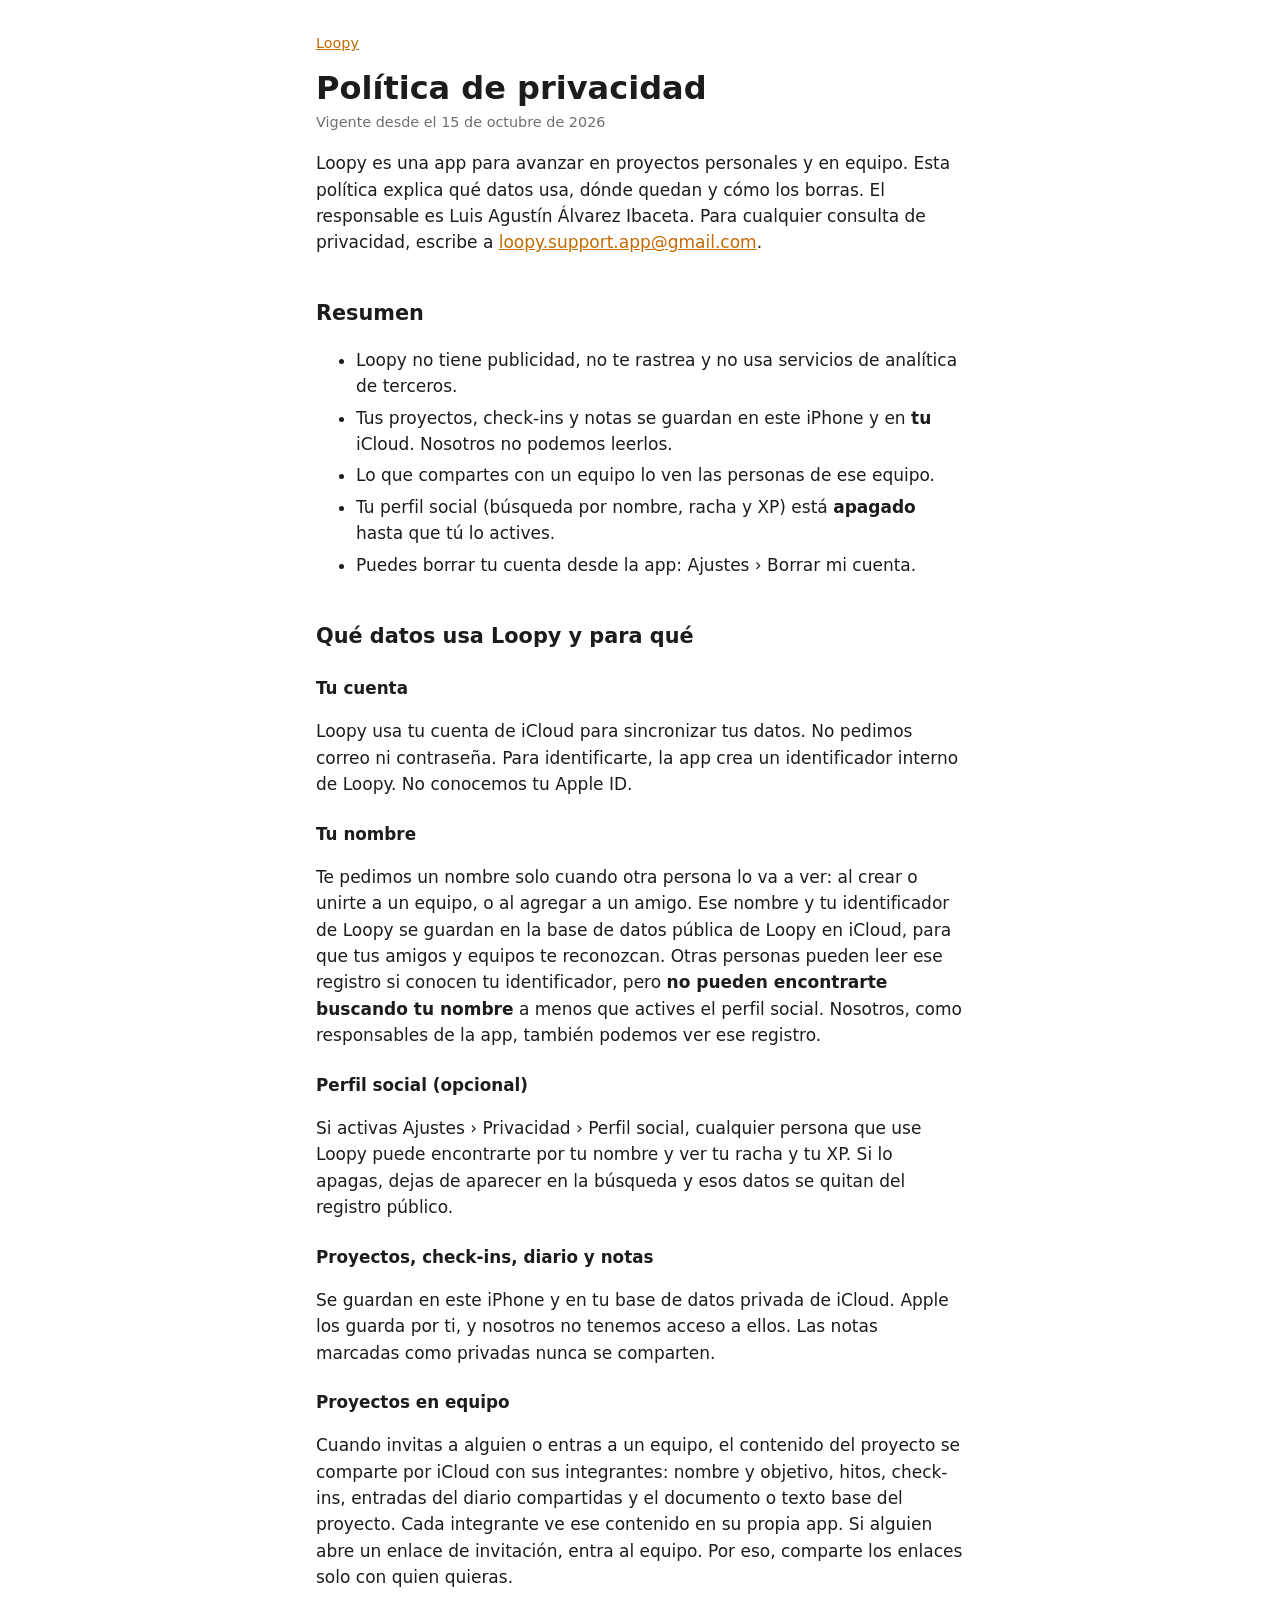
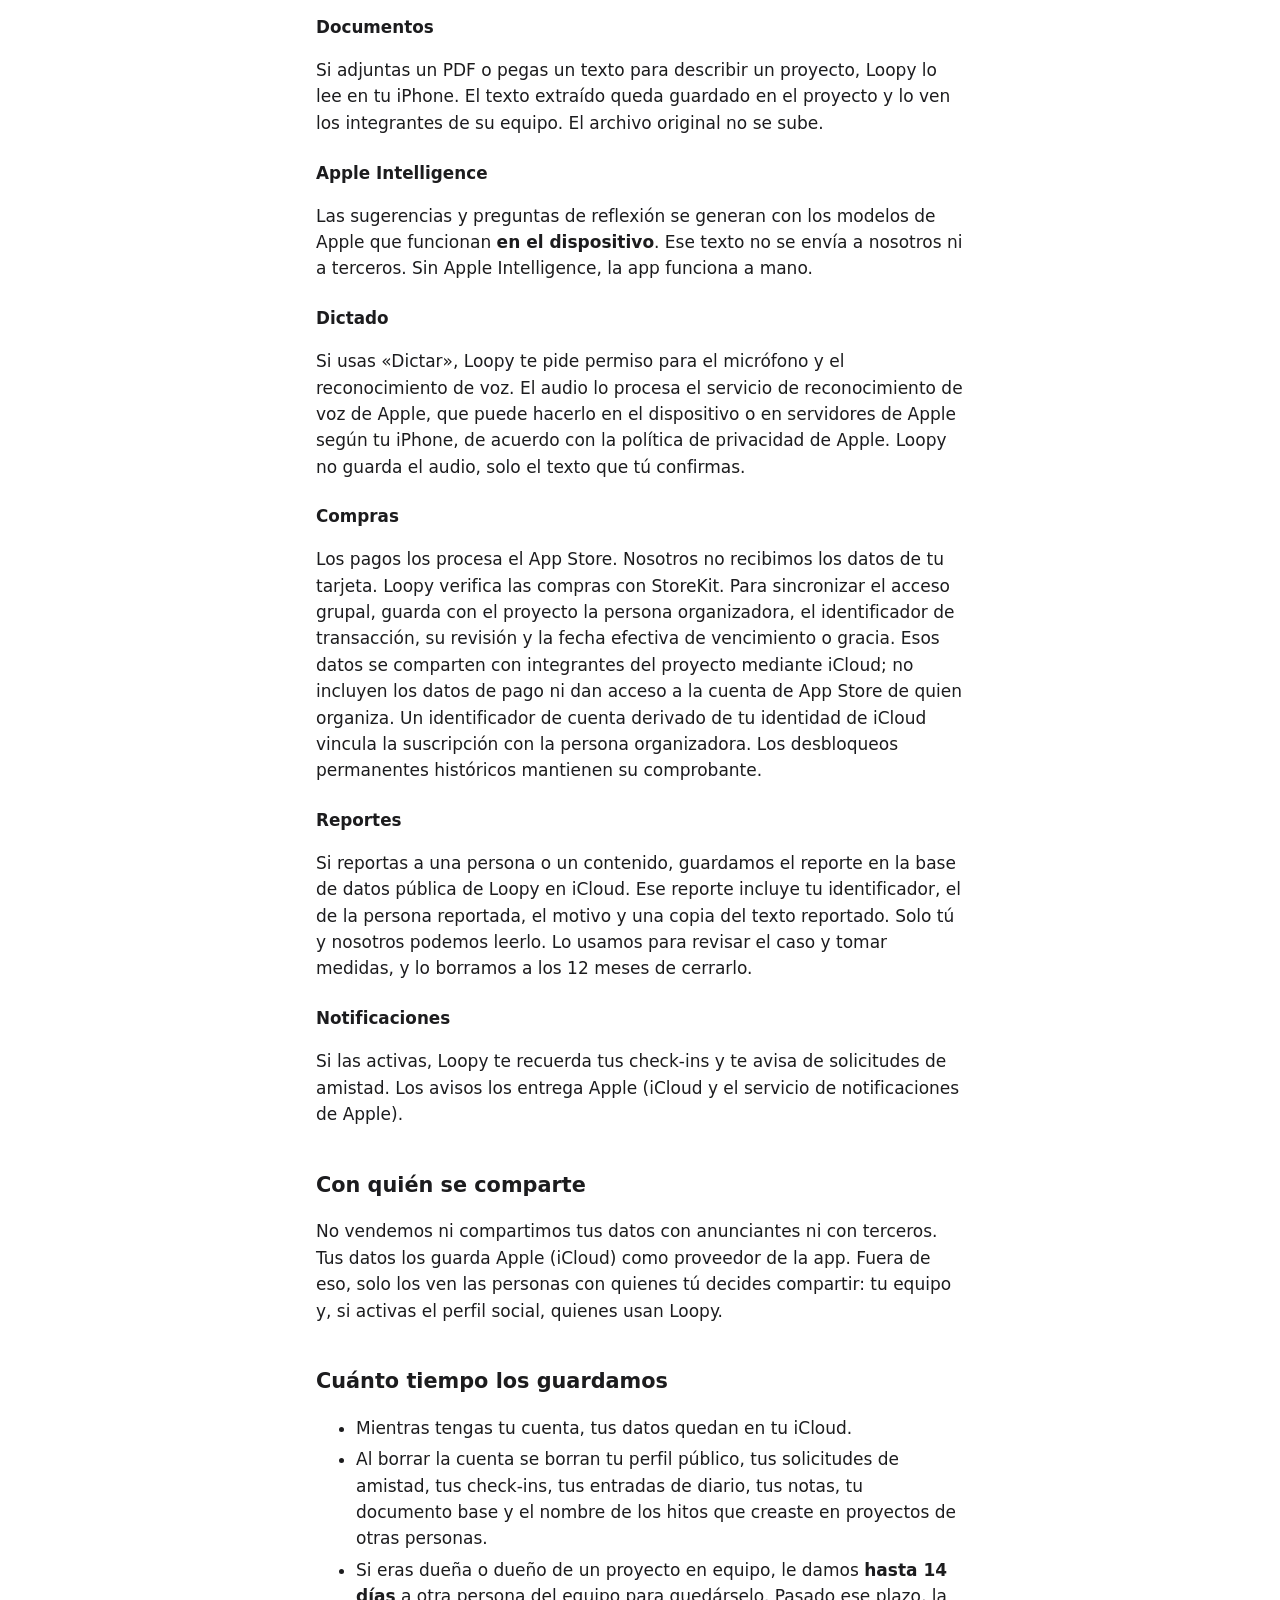
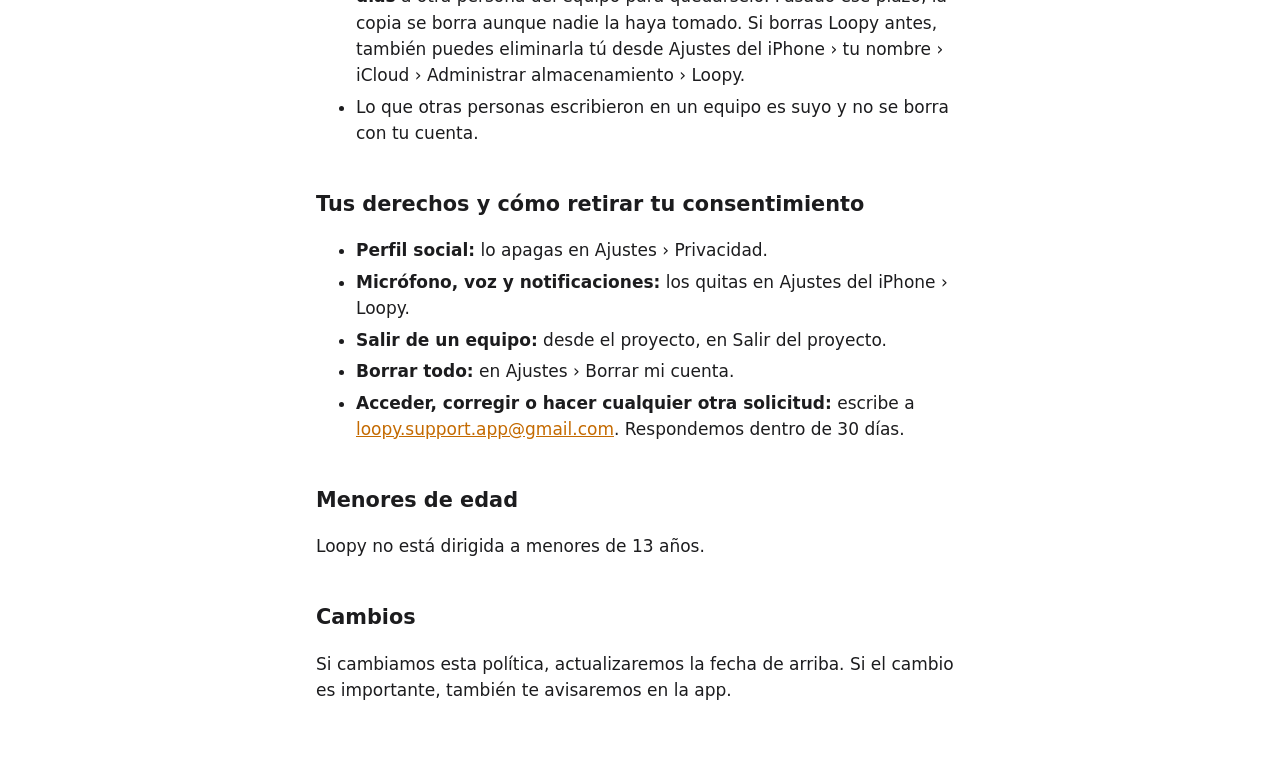
==== privacidad.html @ 120a4cae "Loopy Groups: suscripción mensual en términos, privacidad y ayuda Los términos, la política de priva" ====
<!doctype html>
<html lang="es">
<head>
<meta charset="utf-8">
<meta name="viewport" content="width=device-width, initial-scale=1">
<title>Loopy · Política de privacidad</title>
<link rel="stylesheet" href="estilo.css">
</head>
<body>
<main>
<p class="volver"><a href="index.html">Loopy</a></p>
<h1>Política de privacidad</h1>
<p class="fecha">Vigente desde el 15 de octubre de 2026</p>

<p>Loopy es una app para avanzar en proyectos personales y en equipo. Esta política explica qué datos usa, dónde quedan y cómo los borras. El responsable es Luis Agustín Álvarez Ibaceta. Para cualquier consulta de privacidad, escribe a <a href="mailto:loopy.support.app@gmail.com">loopy.support.app@gmail.com</a>.</p>

<h2>Resumen</h2>
<ul>
<li>Loopy no tiene publicidad, no te rastrea y no usa servicios de analítica de terceros.</li>
<li>Tus proyectos, check-ins y notas se guardan en este iPhone y en <strong>tu</strong> iCloud. Nosotros no podemos leerlos.</li>
<li>Lo que compartes con un equipo lo ven las personas de ese equipo.</li>
<li>Tu perfil social (búsqueda por nombre, racha y XP) está <strong>apagado</strong> hasta que tú lo actives.</li>
<li>Puedes borrar tu cuenta desde la app: Ajustes › Borrar mi cuenta.</li>
</ul>

<h2>Qué datos usa Loopy y para qué</h2>

<h3>Tu cuenta</h3>
<p>Loopy usa tu cuenta de iCloud para sincronizar tus datos. No pedimos correo ni contraseña. Para identificarte, la app crea un identificador interno de Loopy. No conocemos tu Apple ID.</p>

<h3>Tu nombre</h3>
<p>Te pedimos un nombre solo cuando otra persona lo va a ver: al crear o unirte a un equipo, o al agregar a un amigo. Ese nombre y tu identificador de Loopy se guardan en la base de datos pública de Loopy en iCloud, para que tus amigos y equipos te reconozcan. Otras personas pueden leer ese registro si conocen tu identificador, pero <strong>no pueden encontrarte buscando tu nombre</strong> a menos que actives el perfil social. Nosotros, como responsables de la app, también podemos ver ese registro.</p>

<h3>Perfil social (opcional)</h3>
<p>Si activas Ajustes › Privacidad › Perfil social, cualquier persona que use Loopy puede encontrarte por tu nombre y ver tu racha y tu XP. Si lo apagas, dejas de aparecer en la búsqueda y esos datos se quitan del registro público.</p>

<h3>Proyectos, check-ins, diario y notas</h3>
<p>Se guardan en este iPhone y en tu base de datos privada de iCloud. Apple los guarda por ti, y nosotros no tenemos acceso a ellos. Las notas marcadas como privadas nunca se comparten.</p>

<h3>Proyectos en equipo</h3>
<p>Cuando invitas a alguien o entras a un equipo, el contenido del proyecto se comparte por iCloud con sus integrantes: nombre y objetivo, hitos, check-ins, entradas del diario compartidas y el documento o texto base del proyecto. Cada integrante ve ese contenido en su propia app. Si alguien abre un enlace de invitación, entra al equipo. Por eso, comparte los enlaces solo con quien quieras.</p>

<h3>Documentos</h3>
<p>Si adjuntas un PDF o pegas un texto para describir un proyecto, Loopy lo lee en tu iPhone. El texto extraído queda guardado en el proyecto y lo ven los integrantes de su equipo. El archivo original no se sube.</p>

<h3>Apple Intelligence</h3>
<p>Las sugerencias y preguntas de reflexión se generan con los modelos de Apple que funcionan <strong>en el dispositivo</strong>. Ese texto no se envía a nosotros ni a terceros. Sin Apple Intelligence, la app funciona a mano.</p>

<h3>Dictado</h3>
<p>Si usas «Dictar», Loopy te pide permiso para el micrófono y el reconocimiento de voz. El audio lo procesa el servicio de reconocimiento de voz de Apple, que puede hacerlo en el dispositivo o en servidores de Apple según tu iPhone, de acuerdo con la política de privacidad de Apple. Loopy no guarda el audio, solo el texto que tú confirmas.</p>

<h3>Compras</h3>
<p>Los pagos los procesa el App Store. Nosotros no recibimos los datos de tu tarjeta. Loopy verifica las compras con StoreKit. Para sincronizar el acceso grupal, guarda con el proyecto la persona organizadora, el identificador de transacción, su revisión y la fecha efectiva de vencimiento o gracia. Esos datos se comparten con integrantes del proyecto mediante iCloud; no incluyen los datos de pago ni dan acceso a la cuenta de App Store de quien organiza. Un identificador de cuenta derivado de tu identidad de iCloud vincula la suscripción con la persona organizadora. Los desbloqueos permanentes históricos mantienen su comprobante.</p>

<h3>Reportes</h3>
<p>Si reportas a una persona o un contenido, guardamos el reporte en la base de datos pública de Loopy en iCloud. Ese reporte incluye tu identificador, el de la persona reportada, el motivo y una copia del texto reportado. Solo tú y nosotros podemos leerlo. Lo usamos para revisar el caso y tomar medidas, y lo borramos a los 12 meses de cerrarlo.</p>

<h3>Notificaciones</h3>
<p>Si las activas, Loopy te recuerda tus check-ins y te avisa de solicitudes de amistad. Los avisos los entrega Apple (iCloud y el servicio de notificaciones de Apple).</p>

<h2>Con quién se comparte</h2>
<p>No vendemos ni compartimos tus datos con anunciantes ni con terceros. Tus datos los guarda Apple (iCloud) como proveedor de la app. Fuera de eso, solo los ven las personas con quienes tú decides compartir: tu equipo y, si activas el perfil social, quienes usan Loopy.</p>

<h2>Cuánto tiempo los guardamos</h2>
<ul>
<li>Mientras tengas tu cuenta, tus datos quedan en tu iCloud.</li>
<li>Al borrar la cuenta se borran tu perfil público, tus solicitudes de amistad, tus check-ins, tus entradas de diario, tus notas, tu documento base y el nombre de los hitos que creaste en proyectos de otras personas.</li>
<li>Si eras dueña o dueño de un proyecto en equipo, le damos <strong>hasta 14 días</strong> a otra persona del equipo para quedárselo. Pasado ese plazo, la copia se borra aunque nadie la haya tomado. Si borras Loopy antes, también puedes eliminarla tú desde Ajustes del iPhone › tu nombre › iCloud › Administrar almacenamiento › Loopy.</li>
<li>Lo que otras personas escribieron en un equipo es suyo y no se borra con tu cuenta.</li>
</ul>

<h2>Tus derechos y cómo retirar tu consentimiento</h2>
<ul>
<li><strong>Perfil social:</strong> lo apagas en Ajustes › Privacidad.</li>
<li><strong>Micrófono, voz y notificaciones:</strong> los quitas en Ajustes del iPhone › Loopy.</li>
<li><strong>Salir de un equipo:</strong> desde el proyecto, en Salir del proyecto.</li>
<li><strong>Borrar todo:</strong> en Ajustes › Borrar mi cuenta.</li>
<li><strong>Acceder, corregir o hacer cualquier otra solicitud:</strong> escribe a <a href="mailto:loopy.support.app@gmail.com">loopy.support.app@gmail.com</a>. Respondemos dentro de 30 días.</li>
</ul>

<h2>Menores de edad</h2>
<p>Loopy no está dirigida a menores de 13 años.</p>

<h2>Cambios</h2>
<p>Si cambiamos esta política, actualizaremos la fecha de arriba. Si el cambio es importante, también te avisaremos en la app.</p>
</main>
</body>
</html>
---- estilo.css ----
:root { color-scheme: light; --text: #1c1c1e; --muted: #6e6e73; --bg: #ffffff; --link: #c46a00; }
* { box-sizing: border-box; }
body { margin: 0; background: var(--bg); color: var(--text);
  font: 17px/1.55 ui-rounded, -apple-system, "SF Pro Rounded", system-ui, sans-serif; }
main { max-width: 680px; margin: 0 auto; padding: 32px 16px 64px; }
h1 { font-size: 2rem; line-height: 1.2; margin: 0 0 4px; }
h2 { font-size: 1.3rem; margin-top: 2em; }
h3 { font-size: 1.05rem; margin: 1.4em 0 .3em; }
a { color: var(--link); }
.fecha, .volver { color: var(--muted); font-size: .9rem; margin-top: 0; }
.contacto { font-size: 1.1rem; }
.enlaces { padding-left: 1.2em; font-size: 1.1rem; }
li { margin: .3em 0; }

/* Portada */
.portada { background: #f6f6f1; color: #161616; border-bottom: 1px solid #e4e4dc; overflow: hidden; }
.portada-interior { position: relative; max-width: 1100px; margin: 0 auto; min-height: 320px;
  display: flex; align-items: flex-end; padding: 32px 56px 28px; }
.portada-texto { position: relative; z-index: 1; }
.portada h1 { margin: 0 0 6px -6px; font: 900 168px/0.9 ui-rounded, "SF Pro Rounded", "Nunito", system-ui, sans-serif; letter-spacing: -0.03em; color: #161616; }
.lema { margin: 0; color: #4a4a4a; font-size: 1.05rem; }
.formas div { position: absolute; }
.bloque-amarillo { left: 52%; top: -24px; width: 22%; height: 280px; border-radius: 0 0 36px 36px;
  background: #fbe39b; display: flex; align-items: flex-end; justify-content: center; padding-bottom: 56px; }
.puntos { display: grid; grid-template-columns: repeat(6, 20px); gap: 12px; }
.puntos i { width: 20px; height: 20px; border-radius: 50%; border: 2.5px solid #b49e63; }
.puntos i.si { background: #161616; border-color: #161616; }
.pastilla-negra { left: 76%; right: 3%; top: 40px; height: 64px; border-radius: 32px; background: #161616; }
.pastilla-verde { left: 76%; top: 120px; width: 12.5%; height: 34px; border-radius: 17px; background: #529e6c; }
.bloque-menta { left: 90%; right: min(-40px, calc(50% - 50vw)); top: 120px; height: 200px; border-radius: 32px; background: #d3ecdc; }
@media (max-width: 900px) {
  .portada-interior { flex-direction: column; align-items: flex-start; min-height: 0; padding: 0 24px 28px; }
  .formas { order: -1; position: relative; width: 100%; height: 210px; margin: 0 0 4px; }
  .bloque-amarillo { left: 0; top: 0; width: 210px; height: 190px; padding-bottom: 28px; }
  .puntos { grid-template-columns: repeat(6, 16px); gap: 10px; }
  .puntos i { width: 16px; height: 16px; border-width: 2px; }
  .pastilla-negra { left: 228px; right: auto; top: 30px; width: 150px; height: 52px; }
  .pastilla-verde { left: 228px; right: auto; top: 98px; width: 100px; height: 28px; }
  .bloque-menta { display: none; }
  .portada h1 { font-size: 104px; margin-left: -3px; }
}
@media (max-width: 420px) { .pastilla-negra { width: 110px; } .pastilla-verde { width: 76px; } }
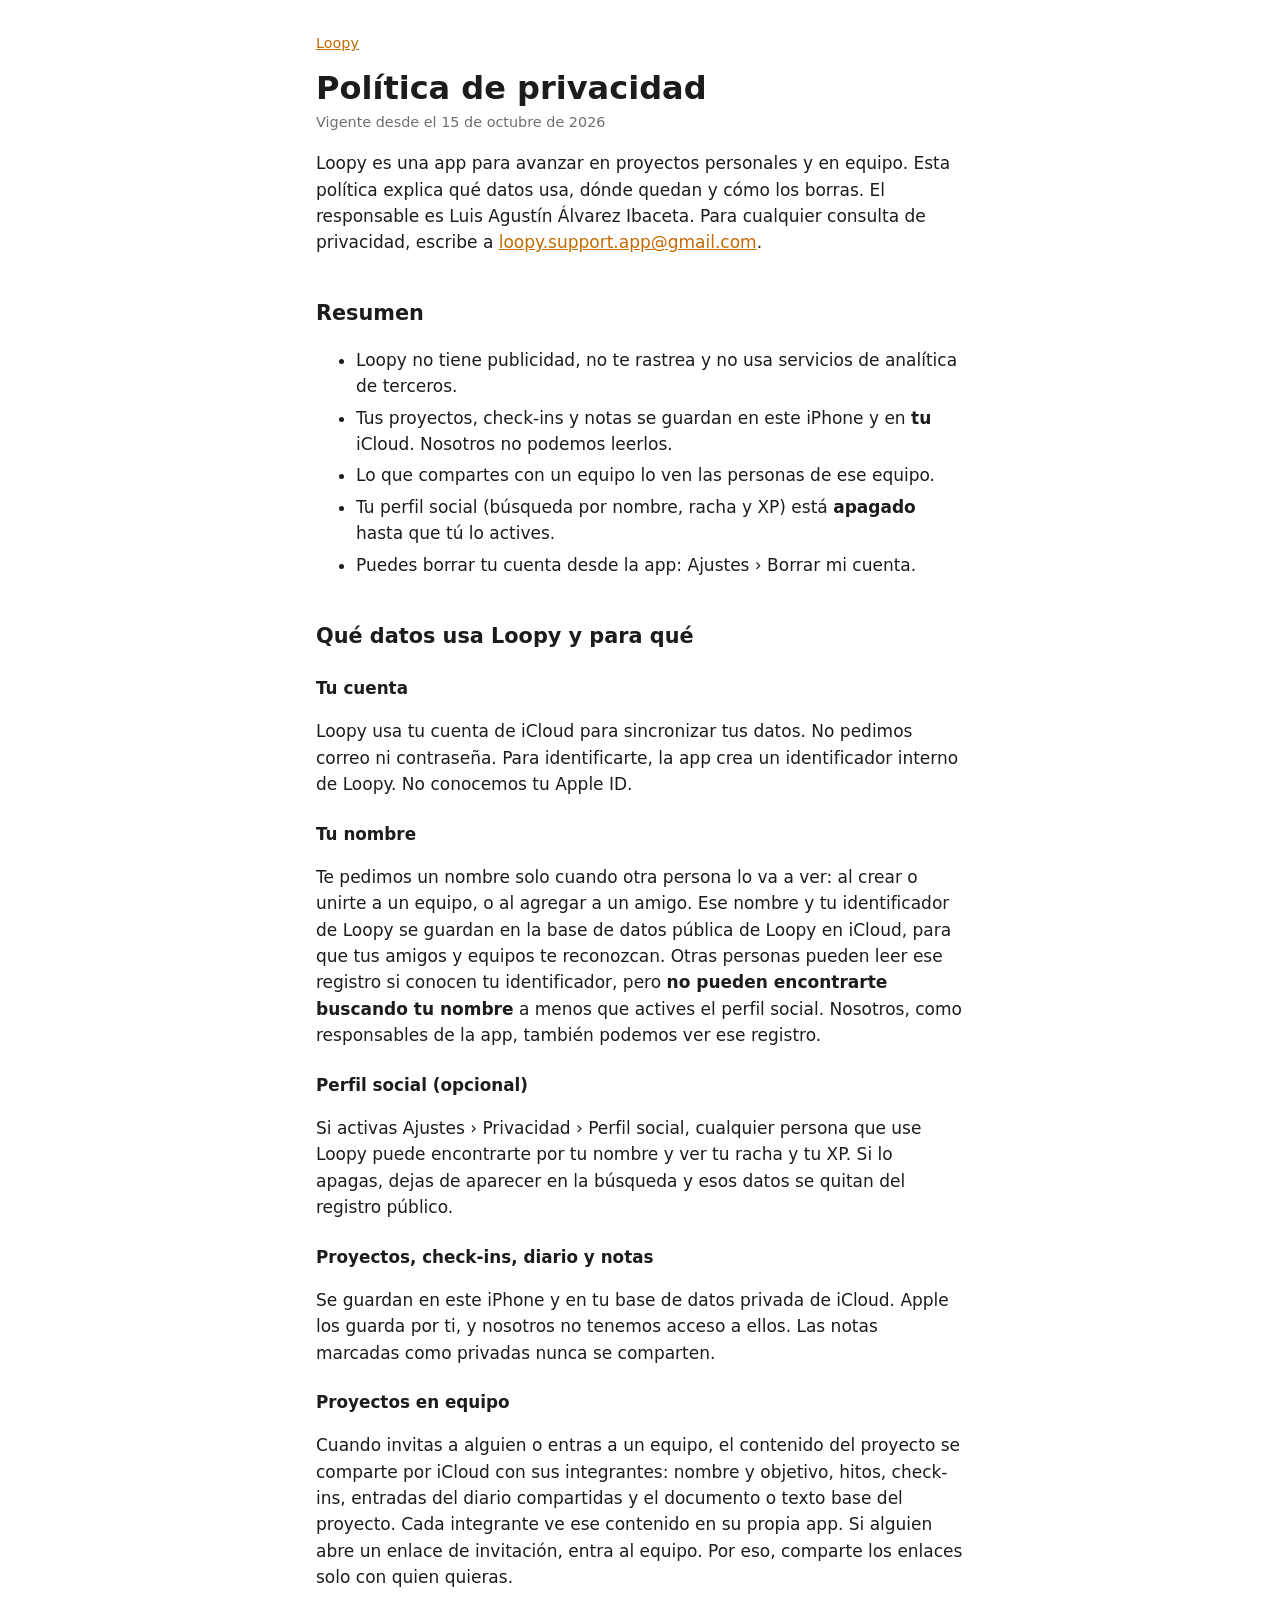
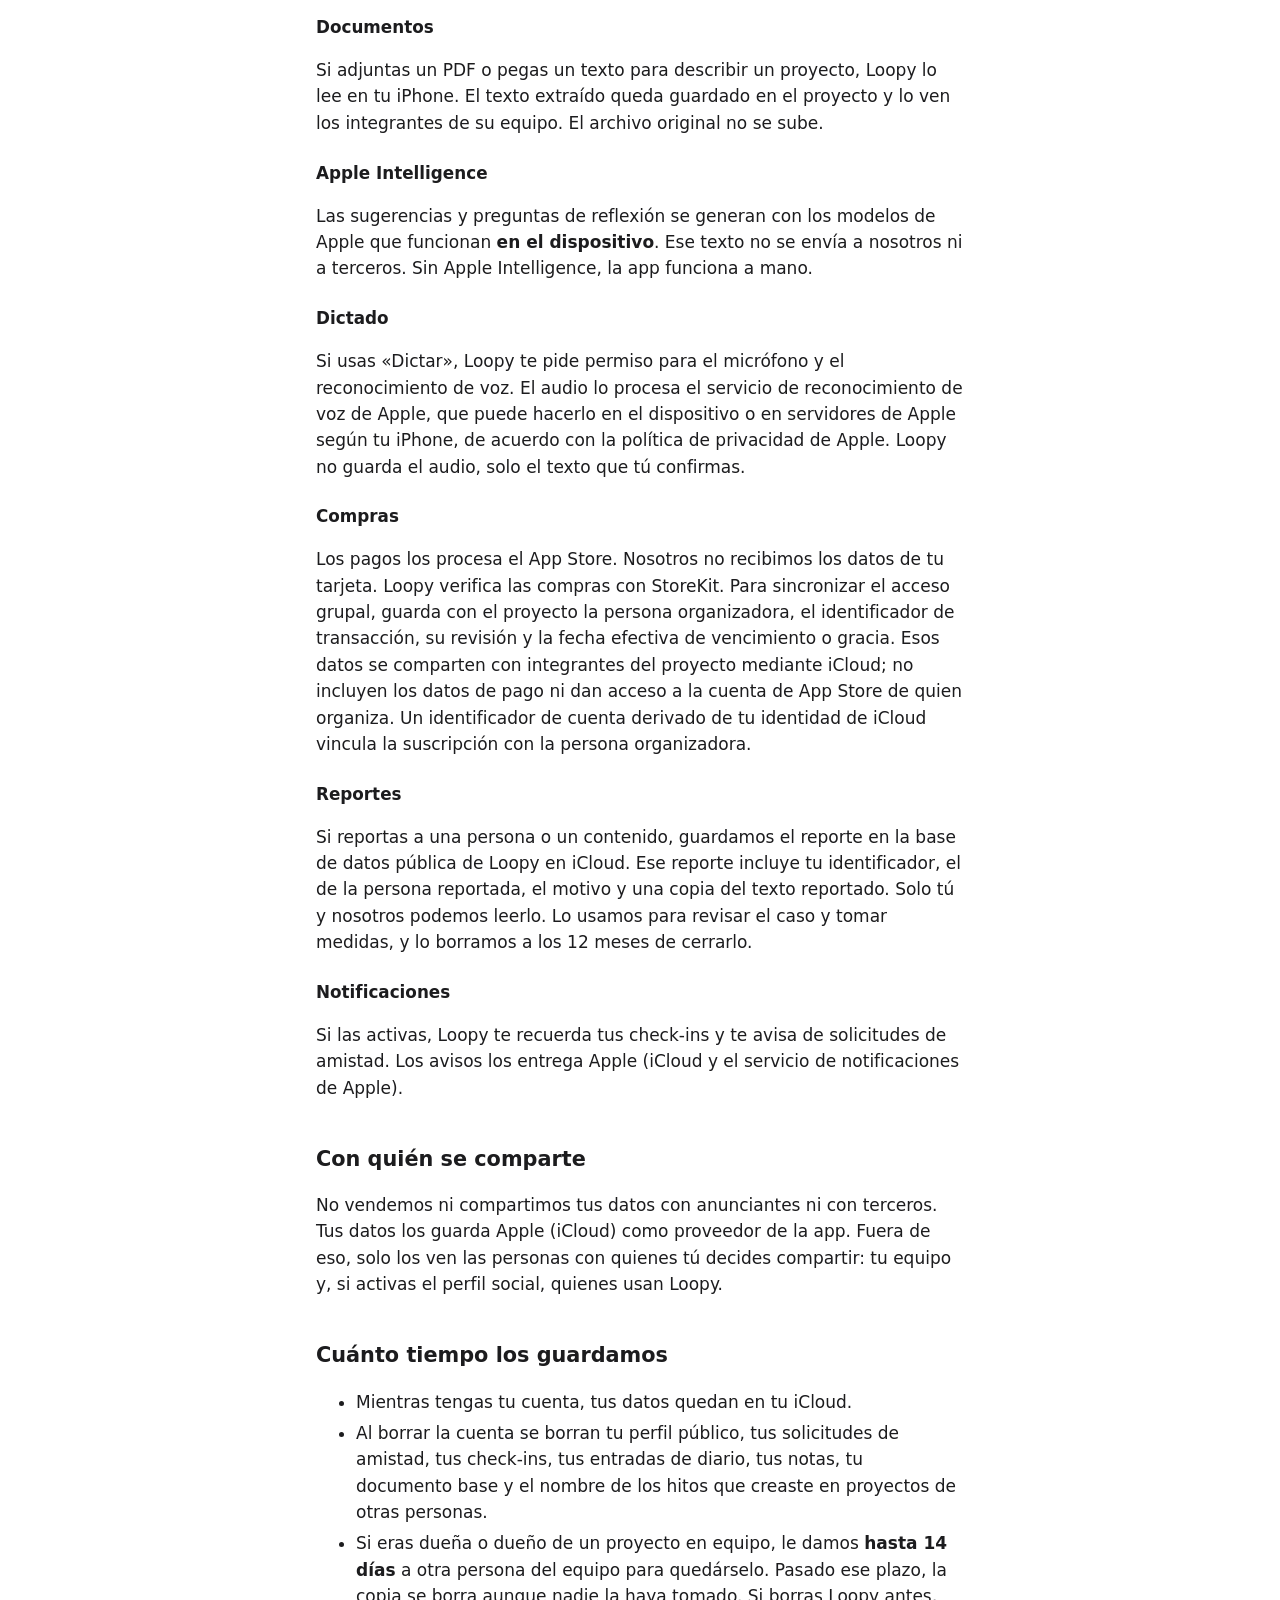
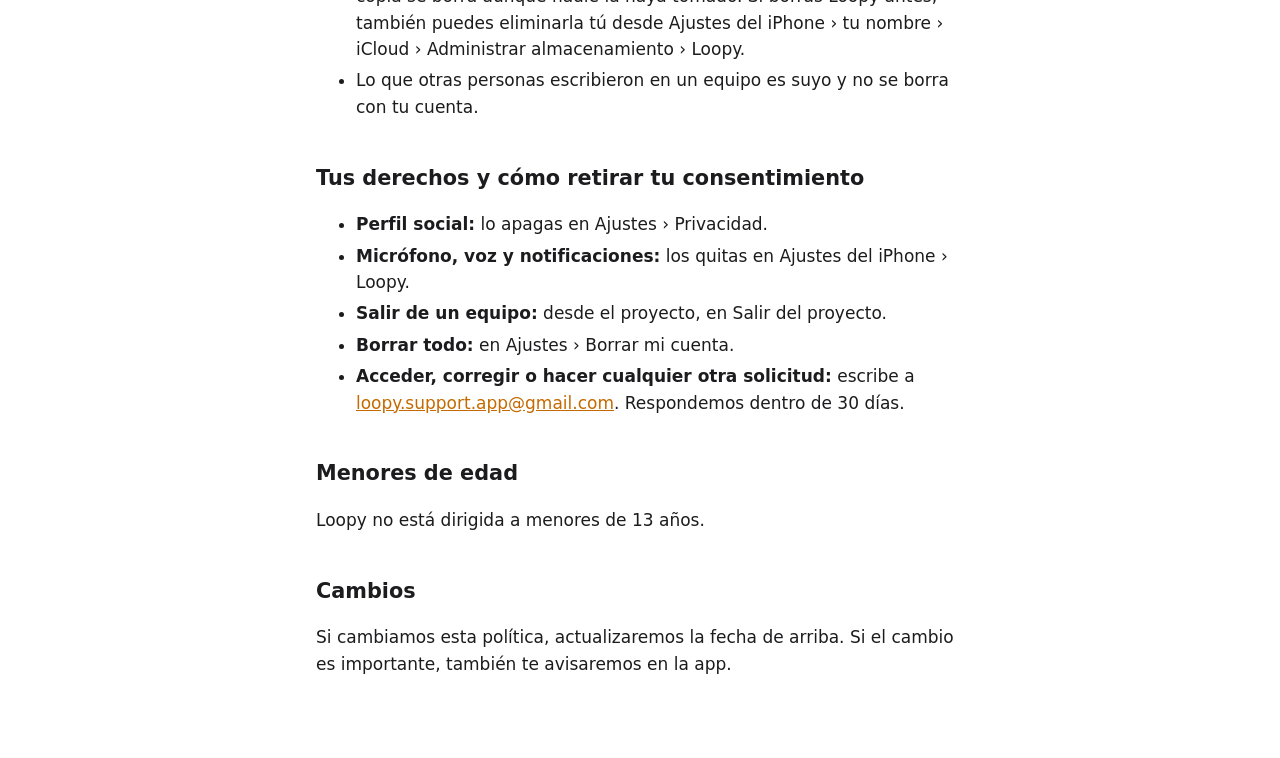
==== commit 19563134: "Quita los desbloqueos permanentes históricos de privacidad, ayuda y términos Co-Authored-By: Claude " ====
--- a/privacidad.html
+++ b/privacidad.html
@@ -50,7 +50,7 @@
 <p>Si usas «Dictar», Loopy te pide permiso para el micrófono y el reconocimiento de voz. El audio lo procesa el servicio de reconocimiento de voz de Apple, que puede hacerlo en el dispositivo o en servidores de Apple según tu iPhone, de acuerdo con la política de privacidad de Apple. Loopy no guarda el audio, solo el texto que tú confirmas.</p>
 
 <h3>Compras</h3>
-<p>Los pagos los procesa el App Store. Nosotros no recibimos los datos de tu tarjeta. Loopy verifica las compras con StoreKit. Para sincronizar el acceso grupal, guarda con el proyecto la persona organizadora, el identificador de transacción, su revisión y la fecha efectiva de vencimiento o gracia. Esos datos se comparten con integrantes del proyecto mediante iCloud; no incluyen los datos de pago ni dan acceso a la cuenta de App Store de quien organiza. Un identificador de cuenta derivado de tu identidad de iCloud vincula la suscripción con la persona organizadora. Los desbloqueos permanentes históricos mantienen su comprobante.</p>
+<p>Los pagos los procesa el App Store. Nosotros no recibimos los datos de tu tarjeta. Loopy verifica las compras con StoreKit. Para sincronizar el acceso grupal, guarda con el proyecto la persona organizadora, el identificador de transacción, su revisión y la fecha efectiva de vencimiento o gracia. Esos datos se comparten con integrantes del proyecto mediante iCloud; no incluyen los datos de pago ni dan acceso a la cuenta de App Store de quien organiza. Un identificador de cuenta derivado de tu identidad de iCloud vincula la suscripción con la persona organizadora.</p>
 
 <h3>Reportes</h3>
 <p>Si reportas a una persona o un contenido, guardamos el reporte en la base de datos pública de Loopy en iCloud. Ese reporte incluye tu identificador, el de la persona reportada, el motivo y una copia del texto reportado. Solo tú y nosotros podemos leerlo. Lo usamos para revisar el caso y tomar medidas, y lo borramos a los 12 meses de cerrarlo.</p>
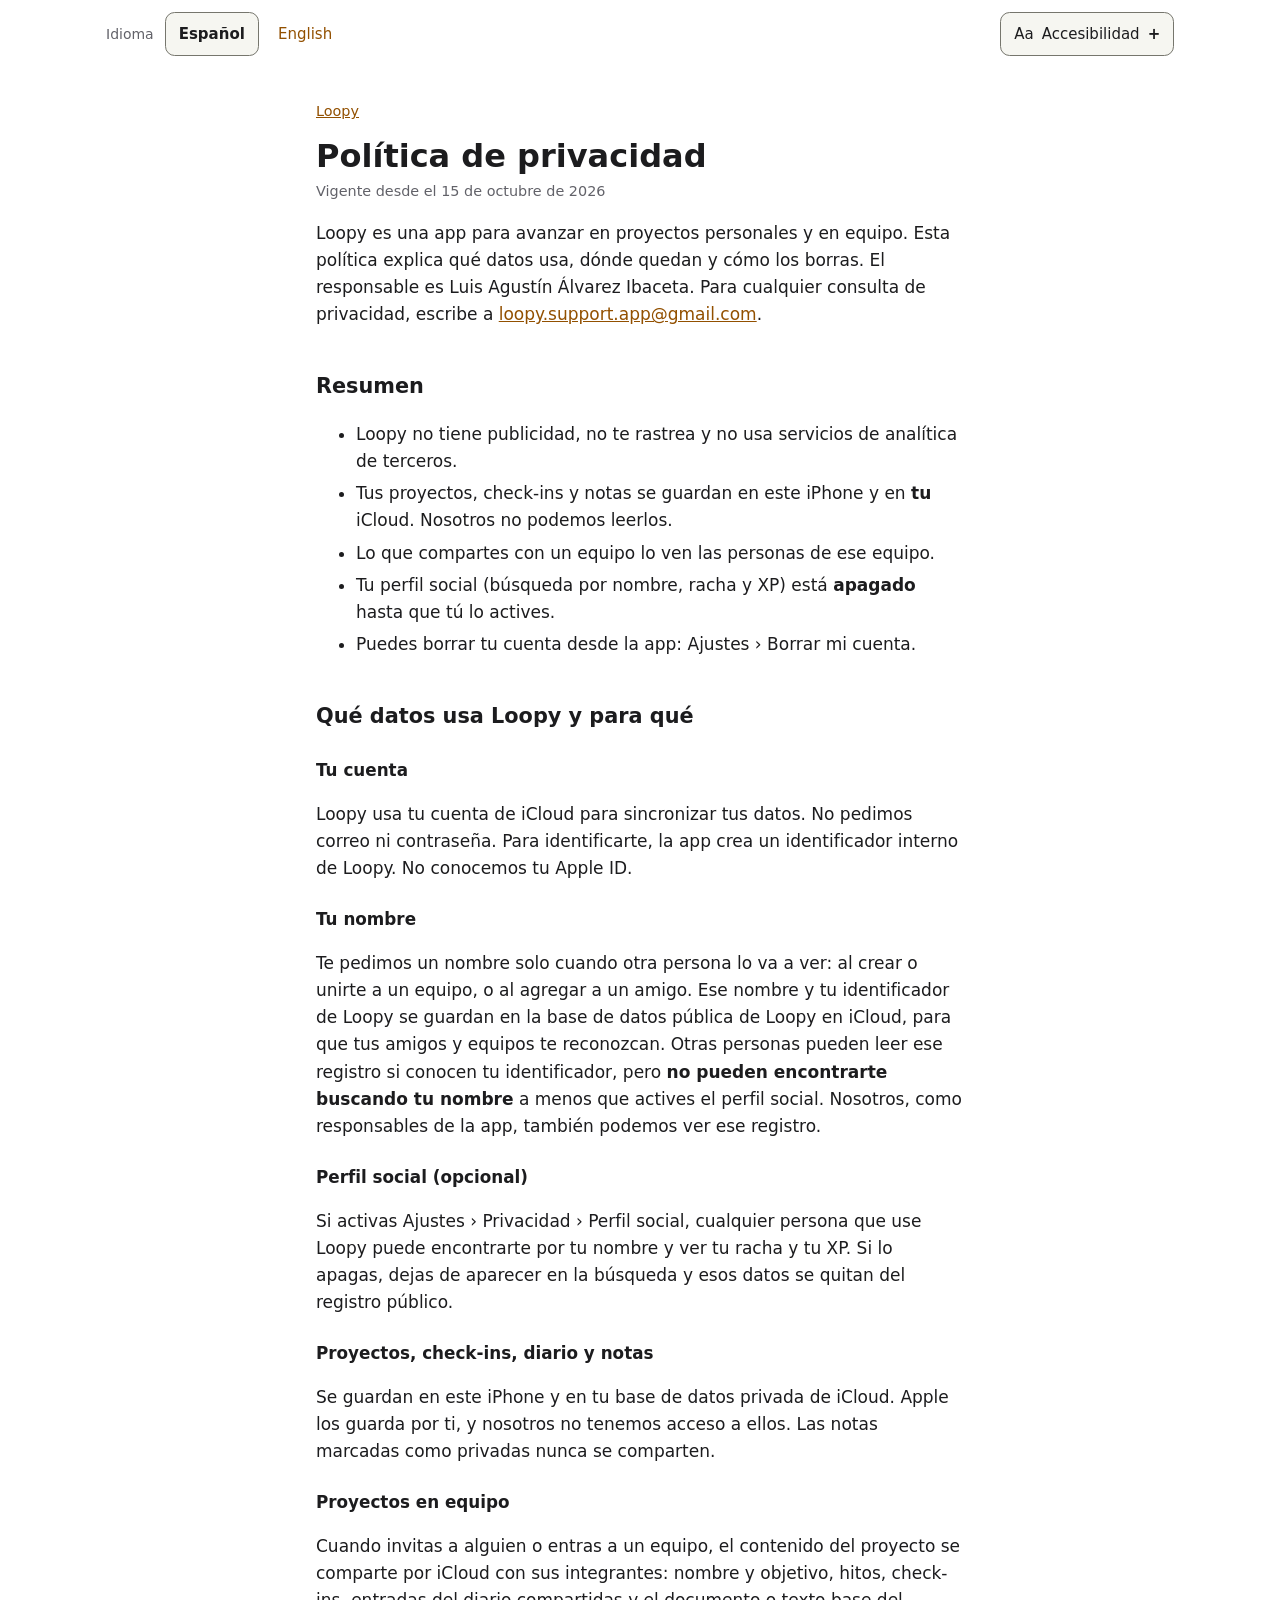
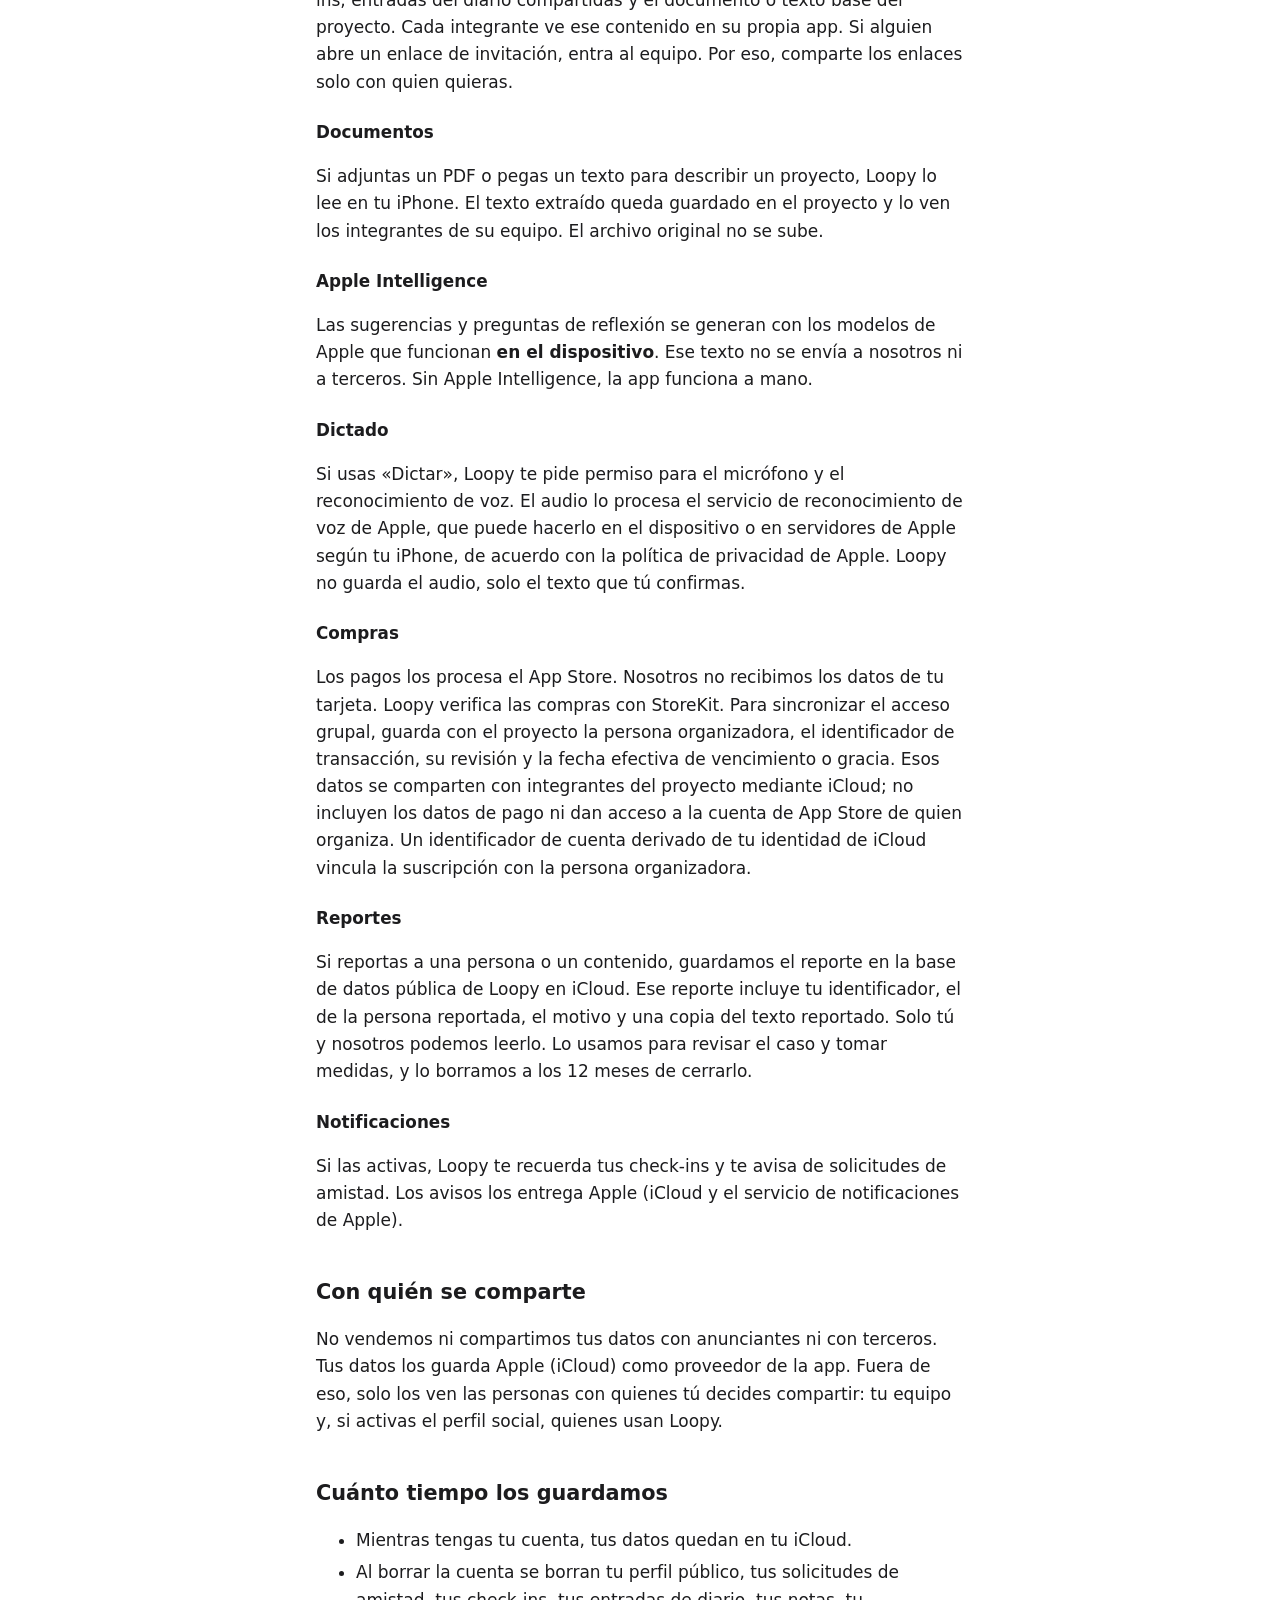
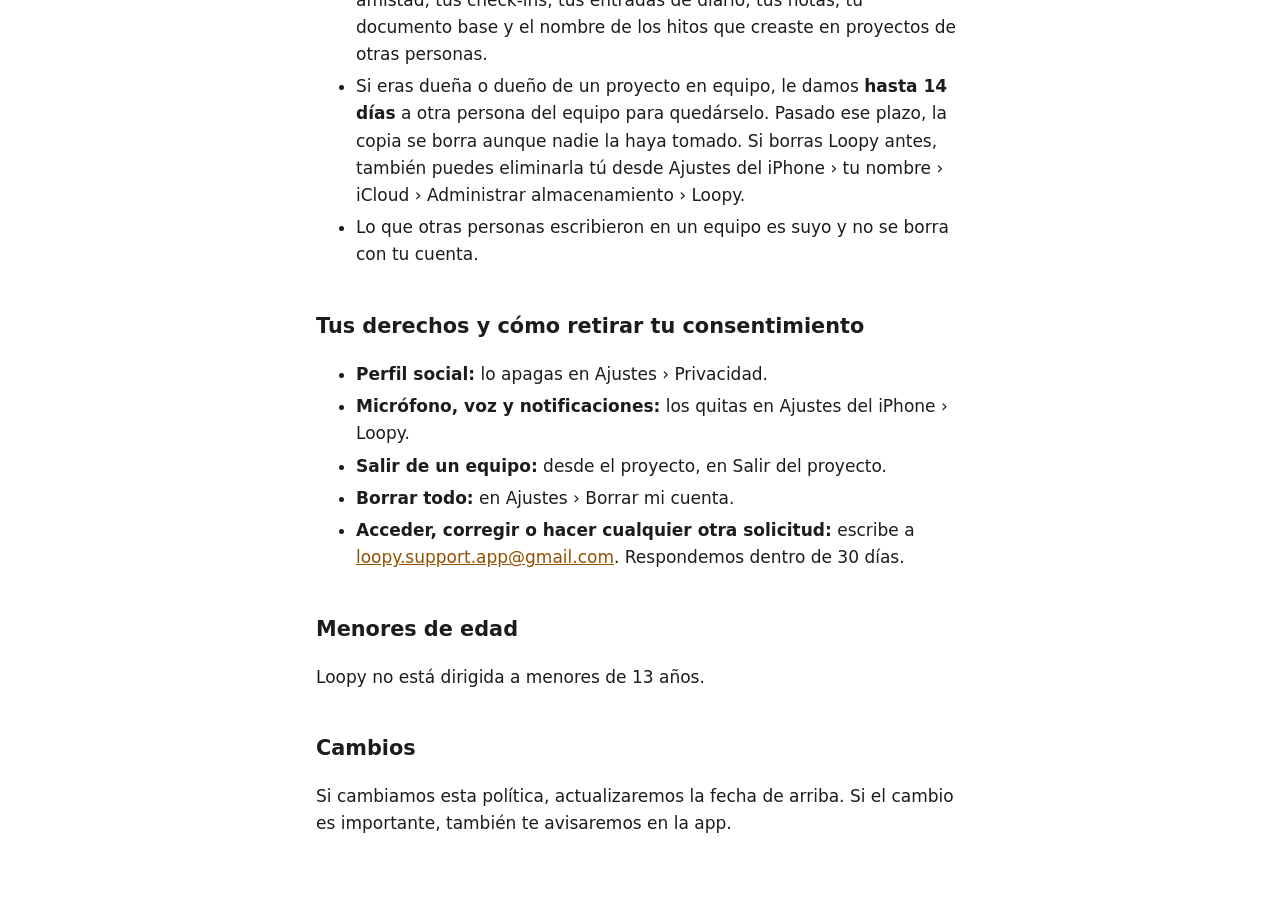
==== commit 58f376b5: "Add English pages and accessible reading controls" ====
--- a/privacidad.html
+++ b/privacidad.html
@@ -5,9 +5,40 @@
 <meta name="viewport" content="width=device-width, initial-scale=1">
 <title>Loopy · Política de privacidad</title>
 <link rel="stylesheet" href="estilo.css">
+<script src="accesibilidad.js" defer></script>
+<link rel="alternate" hreflang="es" href="privacidad.html">
+<link rel="alternate" hreflang="en" href="en/privacidad.html">
 </head>
 <body>
-<main>
+<a class="skip-link" href="#contenido">Saltar al contenido</a>
+<div class="site-tools">
+<nav class="language-switch" aria-label="Idioma y accesibilidad">
+<span class="tools-label">Idioma</span>
+<a href="privacidad.html" lang="es" hreflang="es" aria-current="page">Español</a>
+<a href="en/privacidad.html" lang="en" hreflang="en">English</a>
+</nav>
+<details class="accessibility" id="accessibility" hidden>
+<summary><span aria-hidden="true">Aa</span> Accesibilidad</summary>
+<div class="accessibility-panel">
+<p class="panel-title">Preferencias de lectura</p>
+<label class="text-size-label" for="text-size">Tamaño del texto</label>
+<select id="text-size">
+<option value="100">100%</option>
+<option value="125">125%</option>
+<option value="150">150%</option>
+<option value="175">175%</option>
+<option value="200">200%</option>
+</select>
+<label class="reading-option"><input type="checkbox" id="high-contrast"><span>Alto contraste</span></label>
+<label class="reading-option"><input type="checkbox" id="underline-links"><span>Subrayar enlaces</span></label>
+<label class="reading-option"><input type="checkbox" id="reduce-motion"><span>Reducir movimiento</span></label>
+<button type="button" id="reset-preferences">Restablecer preferencias</button>
+<p class="preferences-note">Tus preferencias se guardan en este navegador cuando el almacenamiento está disponible.</p>
+<p class="visually-hidden" id="preferences-status" role="status" aria-live="polite"></p>
+</div>
+</details>
+</div>
+<main id="contenido" tabindex="-1">
 <p class="volver"><a href="index.html">Loopy</a></p>
 <h1>Política de privacidad</h1>
 <p class="fecha">Vigente desde el 15 de octubre de 2026</p>
--- a/estilo.css
+++ b/estilo.css
@@ -1,16 +1,95 @@
-:root { color-scheme: light; --text: #1c1c1e; --muted: #6e6e73; --bg: #ffffff; --link: #c46a00; }
+:root { color-scheme: light; font-size: calc(100% * var(--reading-scale, 1));
+  --text: #1c1c1e; --muted: #626269; --bg: #ffffff; --link: #925000;
+  --surface: #f6f6f1; --border: #76766d; --focus: #075ab5; }
 * { box-sizing: border-box; }
 body { margin: 0; background: var(--bg); color: var(--text);
-  font: 17px/1.55 ui-rounded, -apple-system, "SF Pro Rounded", system-ui, sans-serif; }
+  font: 1.0625rem/1.6 ui-rounded, -apple-system, "SF Pro Rounded", system-ui, sans-serif;
+  overflow-wrap: anywhere; }
 main { max-width: 680px; margin: 0 auto; padding: 32px 16px 64px; }
 h1 { font-size: 2rem; line-height: 1.2; margin: 0 0 4px; }
 h2 { font-size: 1.3rem; margin-top: 2em; }
 h3 { font-size: 1.05rem; margin: 1.4em 0 .3em; }
 a { color: var(--link); }
+:focus-visible { outline: 3px solid var(--focus); outline-offset: 4px; }
+main:focus { outline: none; }
+[hidden] { display: none !important; }
 .fecha, .volver { color: var(--muted); font-size: .9rem; margin-top: 0; }
 .contacto { font-size: 1.1rem; }
 .enlaces { padding-left: 1.2em; font-size: 1.1rem; }
 li { margin: .3em 0; }
+
+/* Shared language and reading controls. Language links also work without JS. */
+.skip-link { position: absolute; top: 8px; left: 8px; z-index: 10;
+  padding: .7em 1em; background: var(--bg); border: 2px solid var(--text);
+  transform: translateY(-200%); }
+.skip-link:focus { transform: translateY(0); }
+.site-tools { position: relative; z-index: 3; display: flex; flex-wrap: wrap;
+  align-items: center; justify-content: space-between; gap: .5rem 1rem;
+  max-width: 1100px; margin: 0 auto; padding: .75rem 1rem; }
+.language-switch { display: flex; flex-wrap: wrap; align-items: center; gap: .35rem; }
+.tools-label { color: var(--muted); margin-right: .35rem; font-size: .875rem; }
+.language-switch a, .accessibility summary { display: inline-flex; align-items: center;
+  justify-content: center; gap: .5rem; min-height: 44px; padding: .5rem .8rem;
+  border: 1px solid transparent; border-radius: .6rem; font-size: .9375rem;
+  line-height: 1.4; text-decoration: none; }
+.language-switch a[aria-current="page"] { background: var(--surface);
+  color: var(--text); border-color: var(--border); font-weight: 700; }
+.accessibility { position: relative; }
+.accessibility summary { cursor: pointer; background: var(--surface);
+  color: var(--text); border-color: var(--border); list-style: none; }
+.accessibility summary::-webkit-details-marker { display: none; }
+.accessibility summary > span { white-space: nowrap; }
+.accessibility summary::after { content: '+'; font-weight: 700; }
+.accessibility[open] summary::after { content: '−'; }
+.accessibility-panel { position: absolute; right: 0; top: calc(100% + .5rem);
+  width: 20rem; max-width: calc(100vw - 2rem); padding: 1.25rem;
+  border: 1px solid var(--border); border-radius: .8rem; background: var(--bg);
+  color: var(--text); box-shadow: 0 8px 28px #0000001a; }
+.panel-title { margin: 0 0 .8rem; font-weight: 700; }
+.text-size-label { display: block; margin-bottom: .4rem; }
+.accessibility select, .accessibility button { min-height: 44px;
+  font: inherit; color: var(--text); background: var(--bg);
+  border: 1px solid var(--border); border-radius: .4rem; padding: .5rem .7rem; }
+.accessibility select { width: 100%; margin-bottom: .6rem; }
+.reading-option { display: flex; align-items: center; gap: .7rem;
+  min-height: 44px; padding: .4rem 0; cursor: pointer; }
+.reading-option input { flex: 0 0 auto; width: 1.25rem; height: 1.25rem;
+  margin: 0; accent-color: var(--link); }
+.accessibility button { width: 100%; margin-top: .8rem; cursor: pointer;
+  background: var(--surface); }
+.preferences-note { color: var(--muted); font-size: .875rem; margin: .8rem 0 0; }
+.visually-hidden { position: absolute; width: 1px; height: 1px;
+  padding: 0; margin: -1px; overflow: hidden; clip-path: inset(50%);
+  white-space: nowrap; border: 0; }
+html[data-underline-links="true"] a { text-decoration-line: underline;
+  text-decoration-thickness: .14em; text-underline-offset: .2em; }
+html[data-high-contrast="true"] { color-scheme: dark; --text: #ffffff;
+  --muted: #eeeeee; --bg: #000000; --link: #ffe46c;
+  --surface: #161616; --border: #ffffff; --focus: #ffe46c; }
+html[data-high-contrast="true"] .portada { background: var(--surface);
+  color: var(--text); border-color: var(--border); }
+html[data-high-contrast="true"] .portada h1,
+html[data-high-contrast="true"] .lema { color: var(--text); }
+html[data-reduce-motion="true"] *,
+html[data-reduce-motion="true"] *::before,
+html[data-reduce-motion="true"] *::after { animation: none !important;
+  transition: none !important; scroll-behavior: auto !important; }
+@media (prefers-reduced-motion: reduce) {
+  *, *::before, *::after { animation: none !important; transition: none !important;
+    scroll-behavior: auto !important; }
+}
+@media (forced-colors: active) {
+  :focus-visible { outline-color: Highlight; }
+  .reading-option input { appearance: auto; }
+}
+@media (max-width: 600px) {
+  .site-tools { padding-right: .5rem; padding-left: .5rem; }
+  .accessibility { width: 100%; }
+  .accessibility summary { width: 100%; padding-right: .6rem; padding-left: .6rem; }
+  .accessibility summary > span { display: none; }
+  .accessibility-panel { position: static; width: 100%; max-width: none;
+    padding: .75rem; margin-top: .5rem; box-shadow: none; }
+}
 
 /* Portada */
 .portada { background: #f6f6f1; color: #161616; border-bottom: 1px solid #e4e4dc; overflow: hidden; }
@@ -37,6 +116,6 @@
   .pastilla-negra { left: 228px; right: auto; top: 30px; width: 150px; height: 52px; }
   .pastilla-verde { left: 228px; right: auto; top: 98px; width: 100px; height: 28px; }
   .bloque-menta { display: none; }
-  .portada h1 { font-size: 104px; margin-left: -3px; }
+  .portada h1 { font-size: min(6.5rem, 26vw); margin-left: -3px; }
 }
 @media (max-width: 420px) { .pastilla-negra { width: 110px; } .pastilla-verde { width: 76px; } }
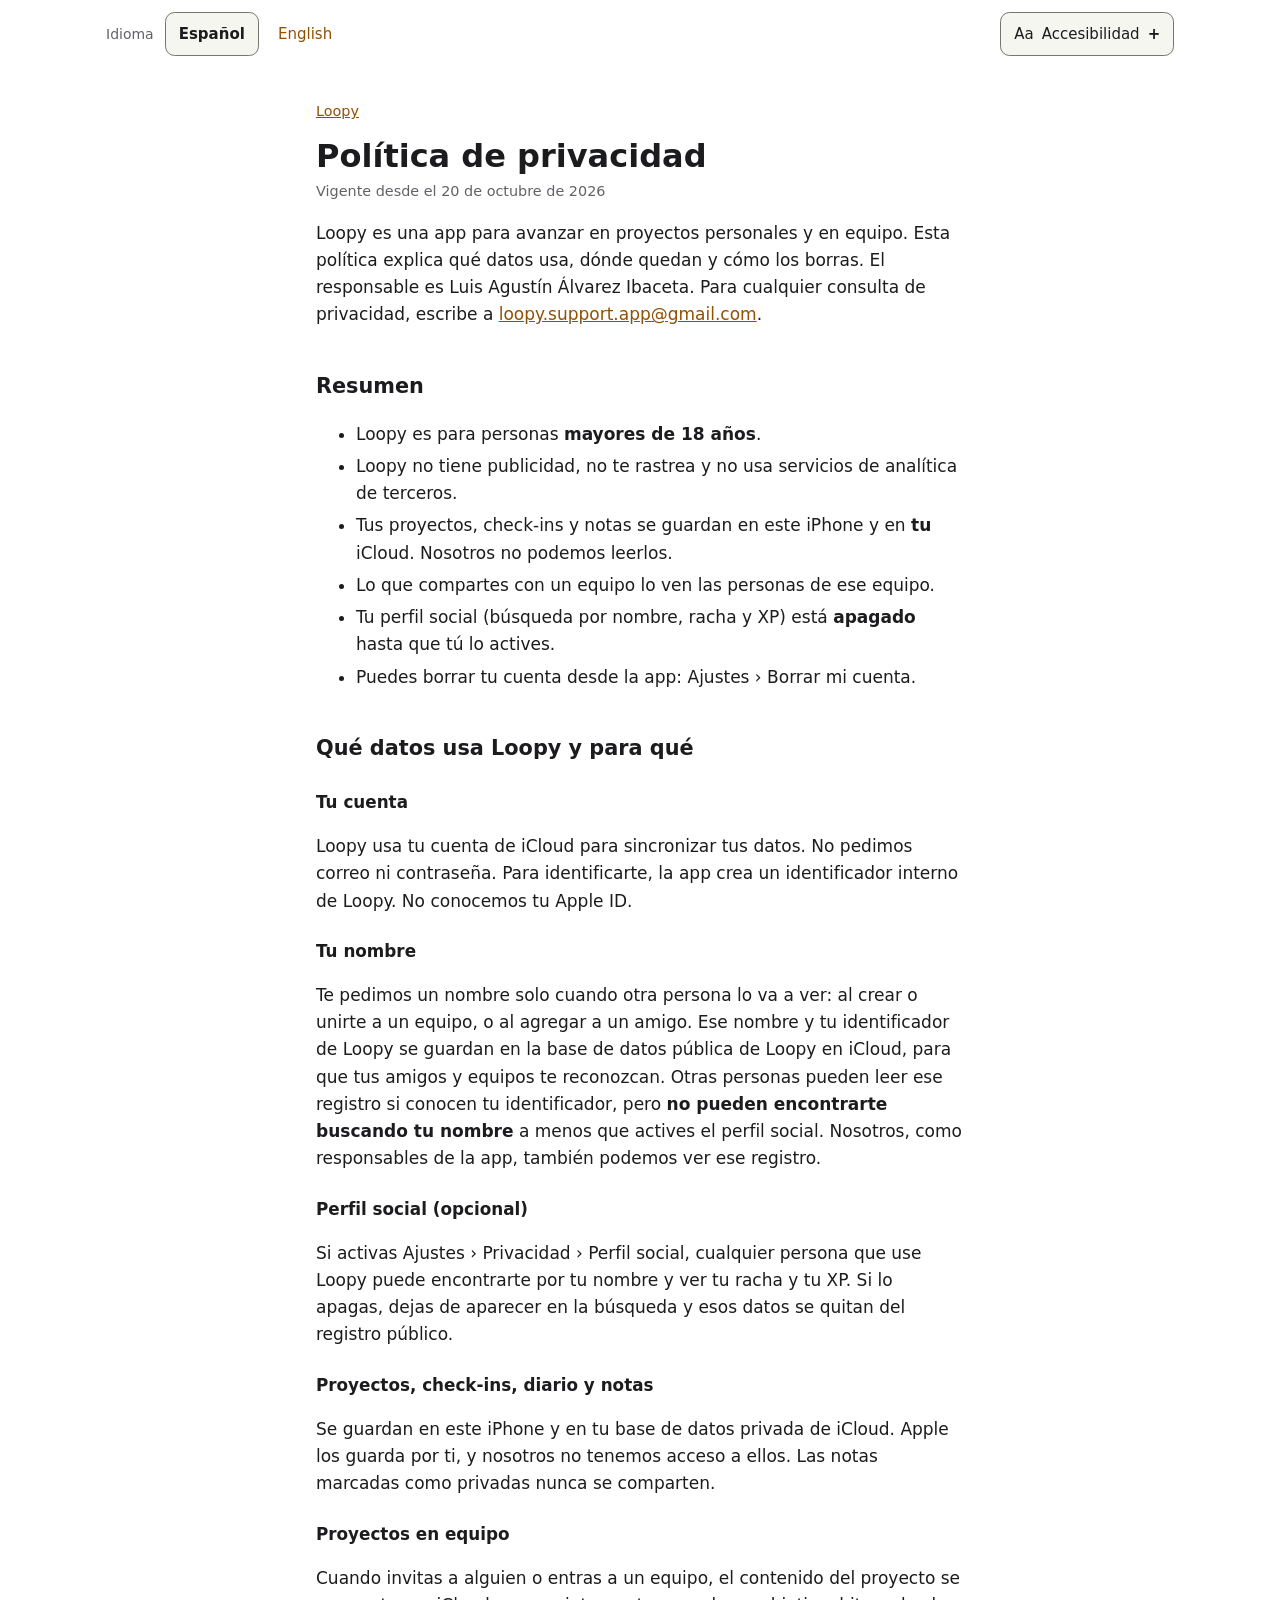
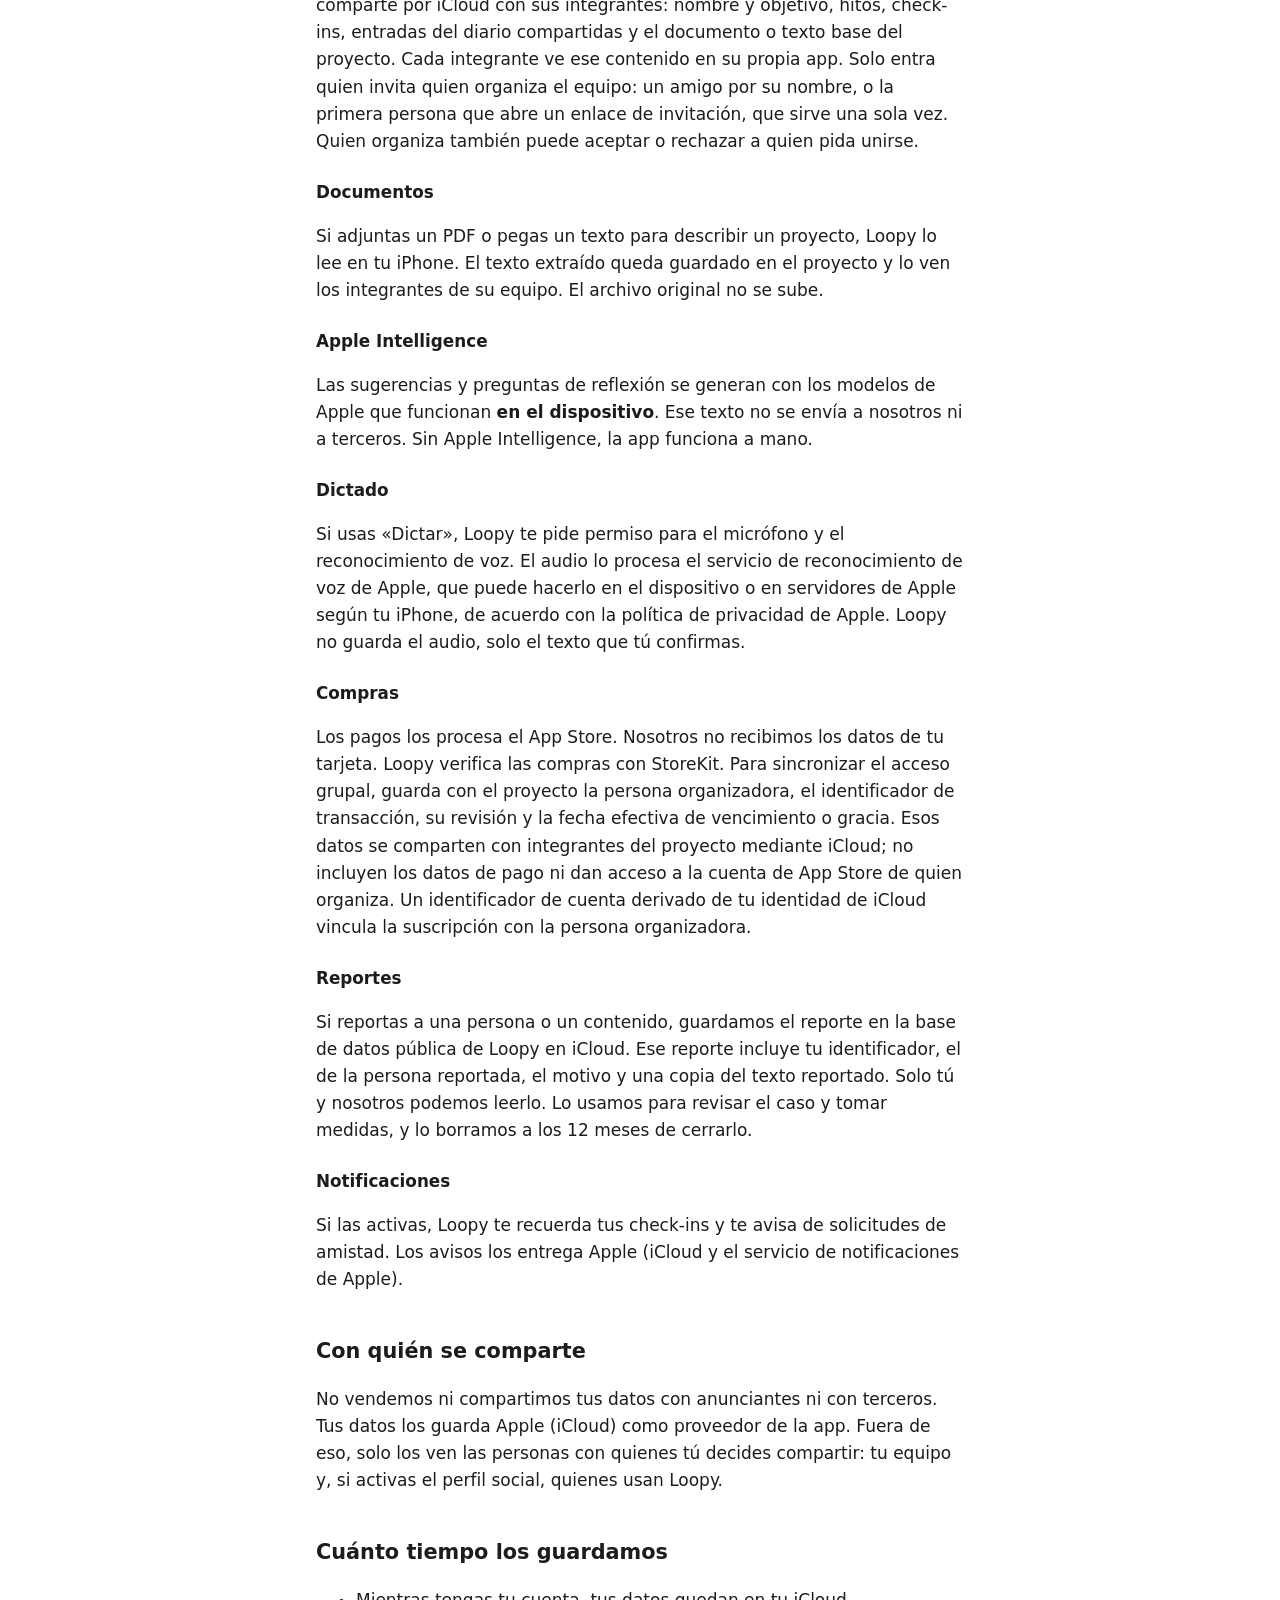
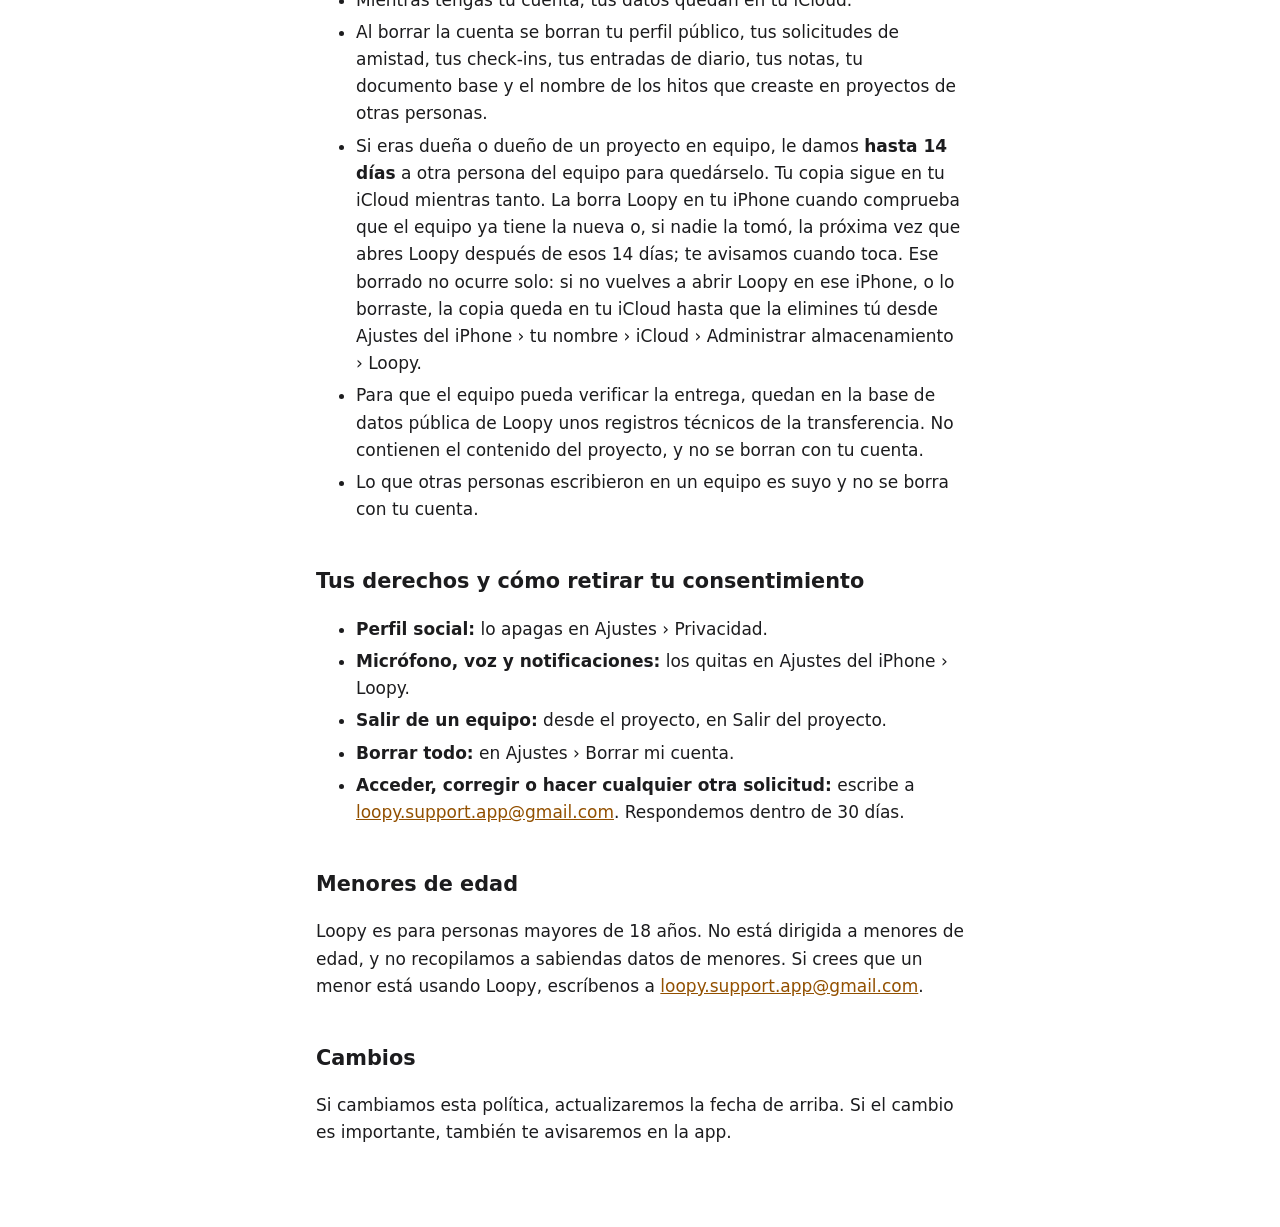
==== commit 823b0962: "Privacidad y términos: público mayor de 18 años, copias de transferencia, enlaces de un solo uso - P" ====
--- a/privacidad.html
+++ b/privacidad.html
@@ -41,12 +41,13 @@
 <main id="contenido" tabindex="-1">
 <p class="volver"><a href="index.html">Loopy</a></p>
 <h1>Política de privacidad</h1>
-<p class="fecha">Vigente desde el 15 de octubre de 2026</p>
+<p class="fecha">Vigente desde el 20 de octubre de 2026</p>
 
 <p>Loopy es una app para avanzar en proyectos personales y en equipo. Esta política explica qué datos usa, dónde quedan y cómo los borras. El responsable es Luis Agustín Álvarez Ibaceta. Para cualquier consulta de privacidad, escribe a <a href="mailto:loopy.support.app@gmail.com">loopy.support.app@gmail.com</a>.</p>
 
 <h2>Resumen</h2>
 <ul>
+<li>Loopy es para personas <strong>mayores de 18 años</strong>.</li>
 <li>Loopy no tiene publicidad, no te rastrea y no usa servicios de analítica de terceros.</li>
 <li>Tus proyectos, check-ins y notas se guardan en este iPhone y en <strong>tu</strong> iCloud. Nosotros no podemos leerlos.</li>
 <li>Lo que compartes con un equipo lo ven las personas de ese equipo.</li>
@@ -69,7 +70,7 @@
 <p>Se guardan en este iPhone y en tu base de datos privada de iCloud. Apple los guarda por ti, y nosotros no tenemos acceso a ellos. Las notas marcadas como privadas nunca se comparten.</p>
 
 <h3>Proyectos en equipo</h3>
-<p>Cuando invitas a alguien o entras a un equipo, el contenido del proyecto se comparte por iCloud con sus integrantes: nombre y objetivo, hitos, check-ins, entradas del diario compartidas y el documento o texto base del proyecto. Cada integrante ve ese contenido en su propia app. Si alguien abre un enlace de invitación, entra al equipo. Por eso, comparte los enlaces solo con quien quieras.</p>
+<p>Cuando invitas a alguien o entras a un equipo, el contenido del proyecto se comparte por iCloud con sus integrantes: nombre y objetivo, hitos, check-ins, entradas del diario compartidas y el documento o texto base del proyecto. Cada integrante ve ese contenido en su propia app. Solo entra quien invita quien organiza el equipo: un amigo por su nombre, o la primera persona que abre un enlace de invitación, que sirve una sola vez. Quien organiza también puede aceptar o rechazar a quien pida unirse.</p>
 
 <h3>Documentos</h3>
 <p>Si adjuntas un PDF o pegas un texto para describir un proyecto, Loopy lo lee en tu iPhone. El texto extraído queda guardado en el proyecto y lo ven los integrantes de su equipo. El archivo original no se sube.</p>
@@ -96,7 +97,8 @@
 <ul>
 <li>Mientras tengas tu cuenta, tus datos quedan en tu iCloud.</li>
 <li>Al borrar la cuenta se borran tu perfil público, tus solicitudes de amistad, tus check-ins, tus entradas de diario, tus notas, tu documento base y el nombre de los hitos que creaste en proyectos de otras personas.</li>
-<li>Si eras dueña o dueño de un proyecto en equipo, le damos <strong>hasta 14 días</strong> a otra persona del equipo para quedárselo. Pasado ese plazo, la copia se borra aunque nadie la haya tomado. Si borras Loopy antes, también puedes eliminarla tú desde Ajustes del iPhone › tu nombre › iCloud › Administrar almacenamiento › Loopy.</li>
+<li>Si eras dueña o dueño de un proyecto en equipo, le damos <strong>hasta 14 días</strong> a otra persona del equipo para quedárselo. Tu copia sigue en tu iCloud mientras tanto. La borra Loopy en tu iPhone cuando comprueba que el equipo ya tiene la nueva o, si nadie la tomó, la próxima vez que abres Loopy después de esos 14 días; te avisamos cuando toca. Ese borrado no ocurre solo: si no vuelves a abrir Loopy en ese iPhone, o lo borraste, la copia queda en tu iCloud hasta que la elimines tú desde Ajustes del iPhone › tu nombre › iCloud › Administrar almacenamiento › Loopy.</li>
+<li>Para que el equipo pueda verificar la entrega, quedan en la base de datos pública de Loopy unos registros técnicos de la transferencia. No contienen el contenido del proyecto, y no se borran con tu cuenta.</li>
 <li>Lo que otras personas escribieron en un equipo es suyo y no se borra con tu cuenta.</li>
 </ul>
 
@@ -110,7 +112,7 @@
 </ul>
 
 <h2>Menores de edad</h2>
-<p>Loopy no está dirigida a menores de 13 años.</p>
+<p>Loopy es para personas mayores de 18 años. No está dirigida a menores de edad, y no recopilamos a sabiendas datos de menores. Si crees que un menor está usando Loopy, escríbenos a <a href="mailto:loopy.support.app@gmail.com">loopy.support.app@gmail.com</a>.</p>
 
 <h2>Cambios</h2>
 <p>Si cambiamos esta política, actualizaremos la fecha de arriba. Si el cambio es importante, también te avisaremos en la app.</p>
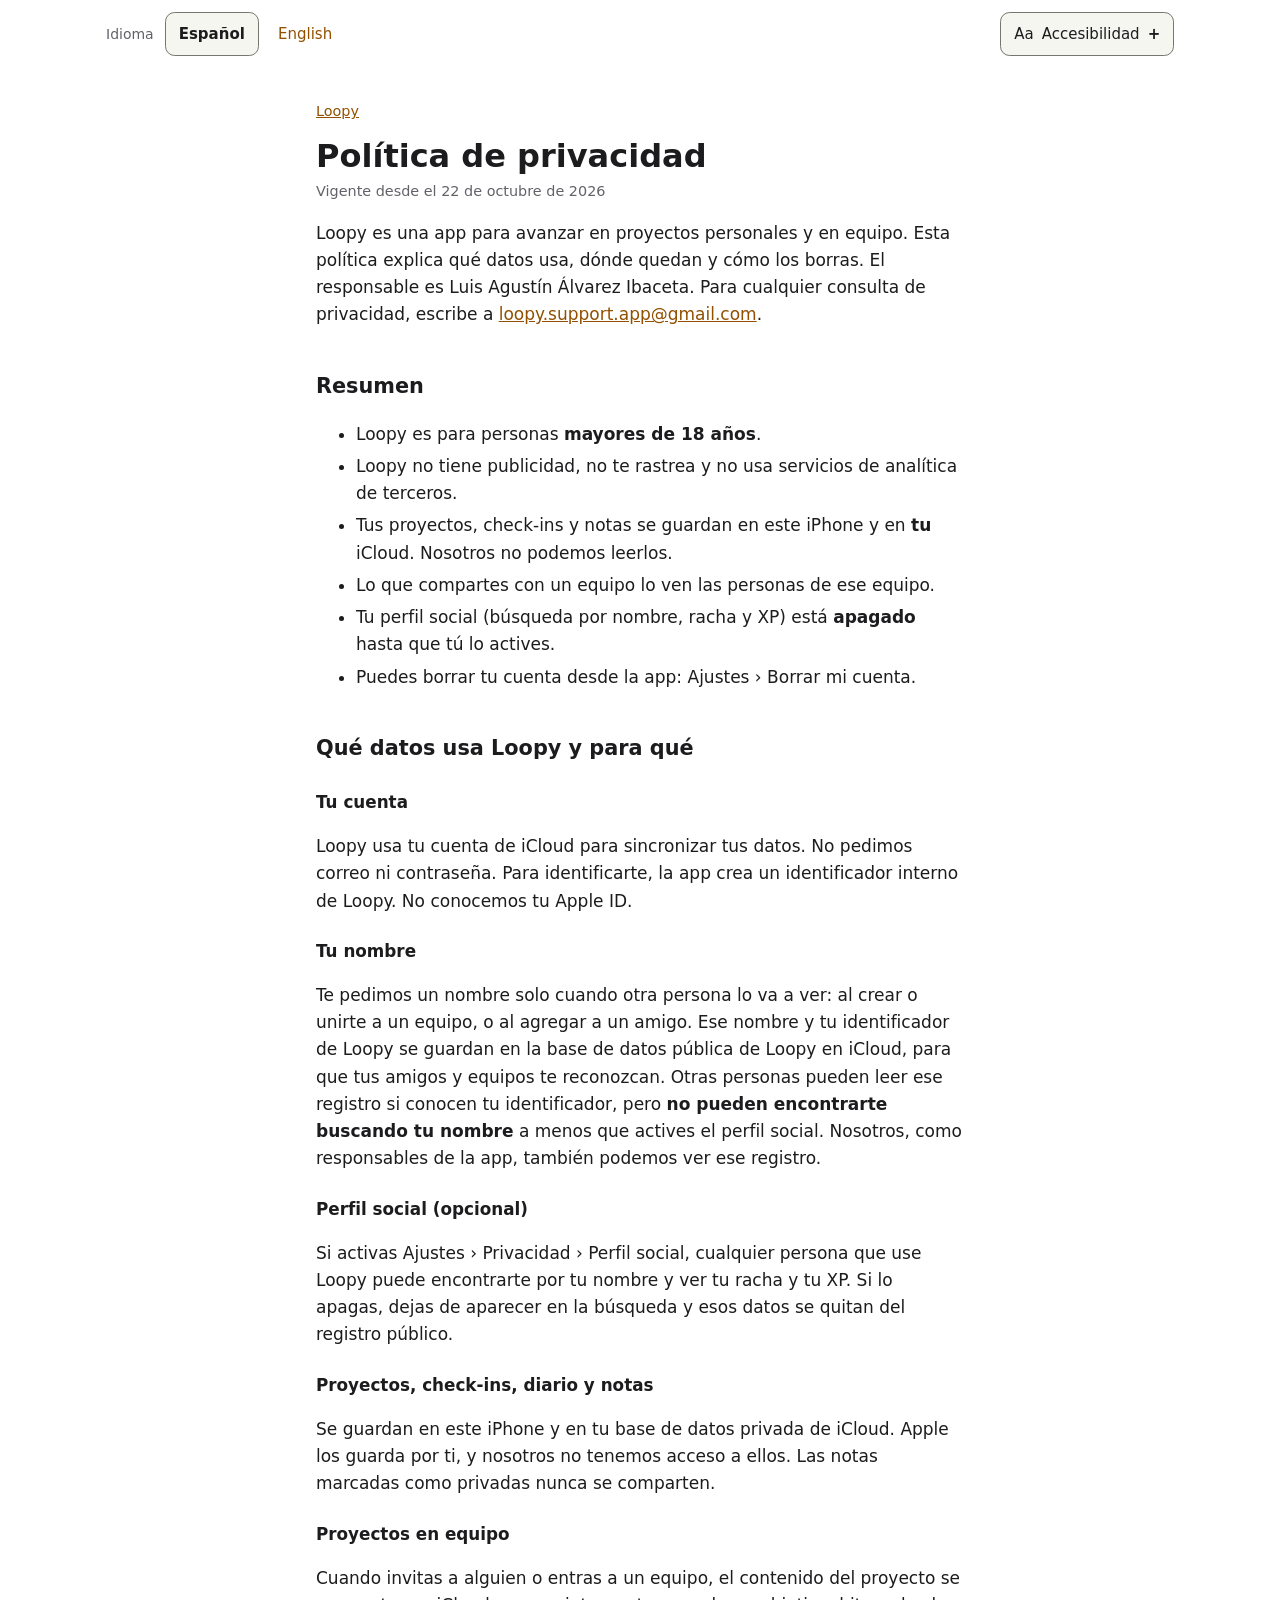
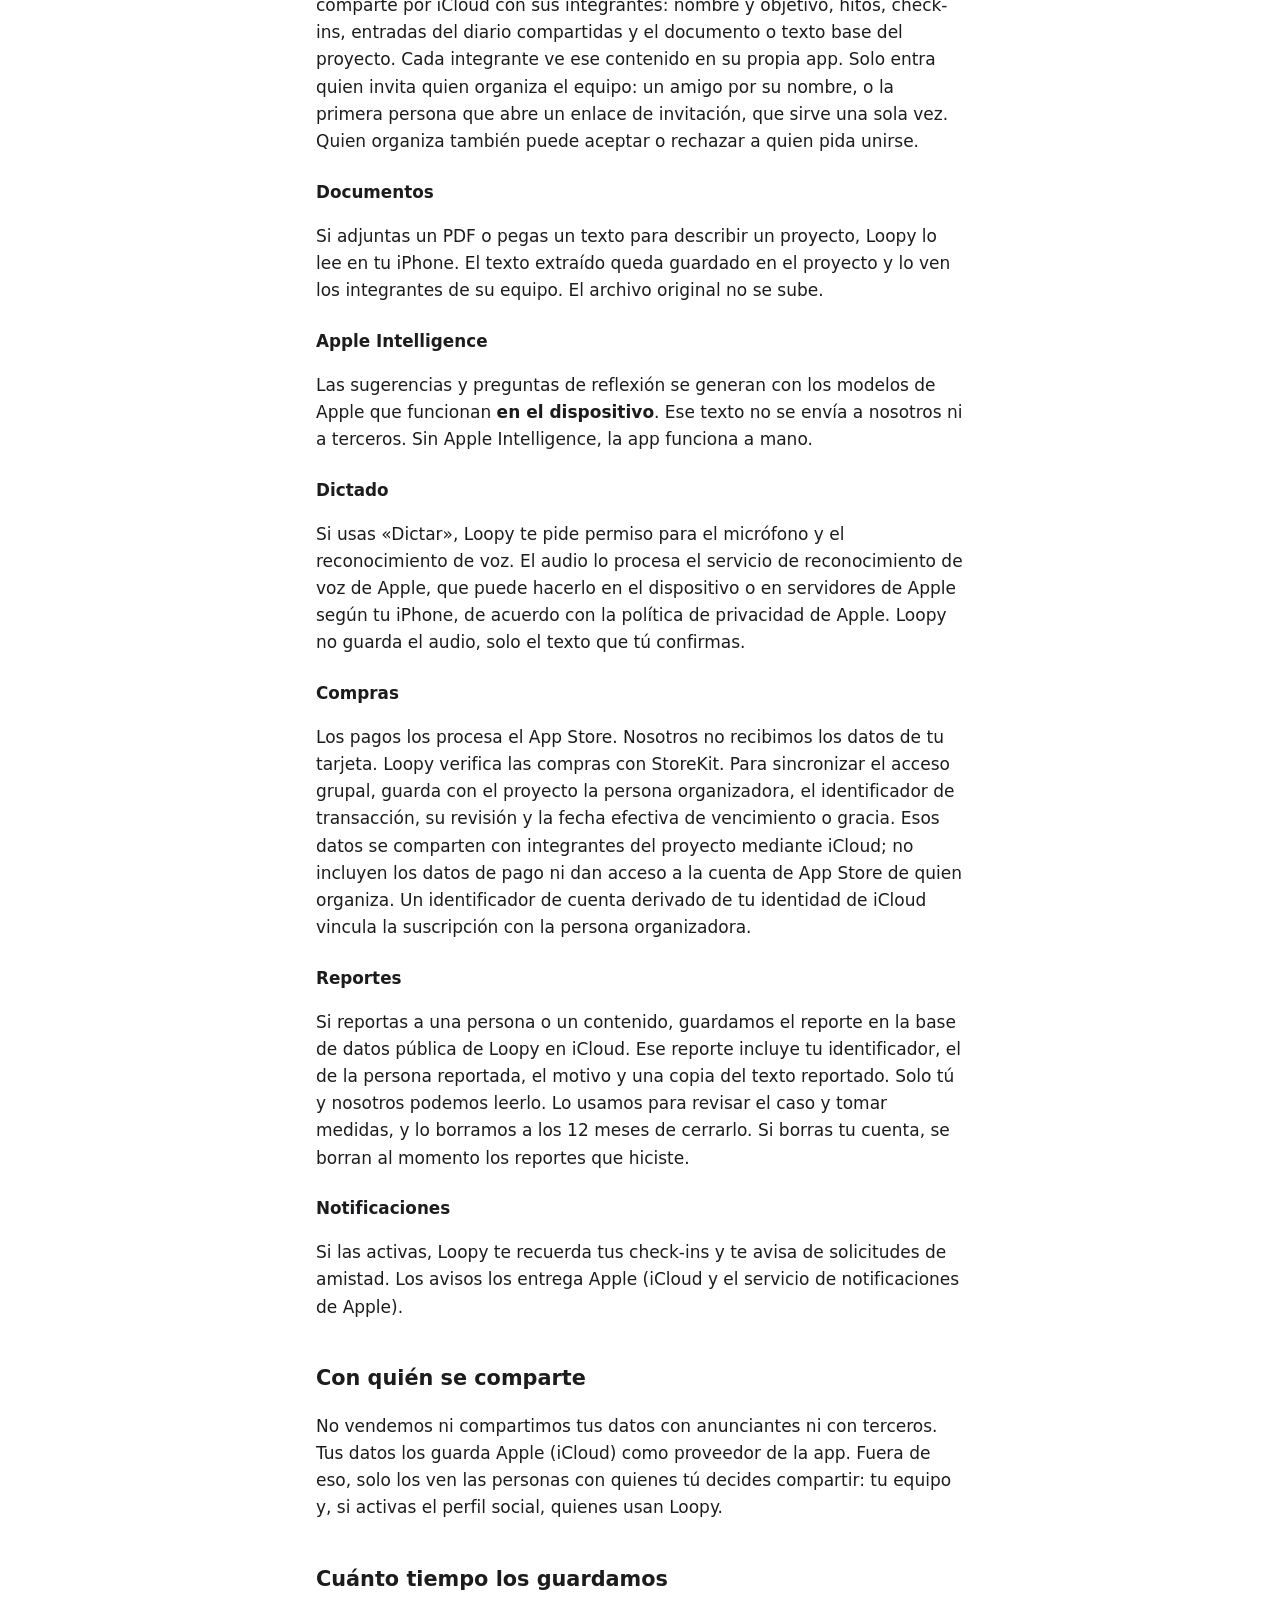
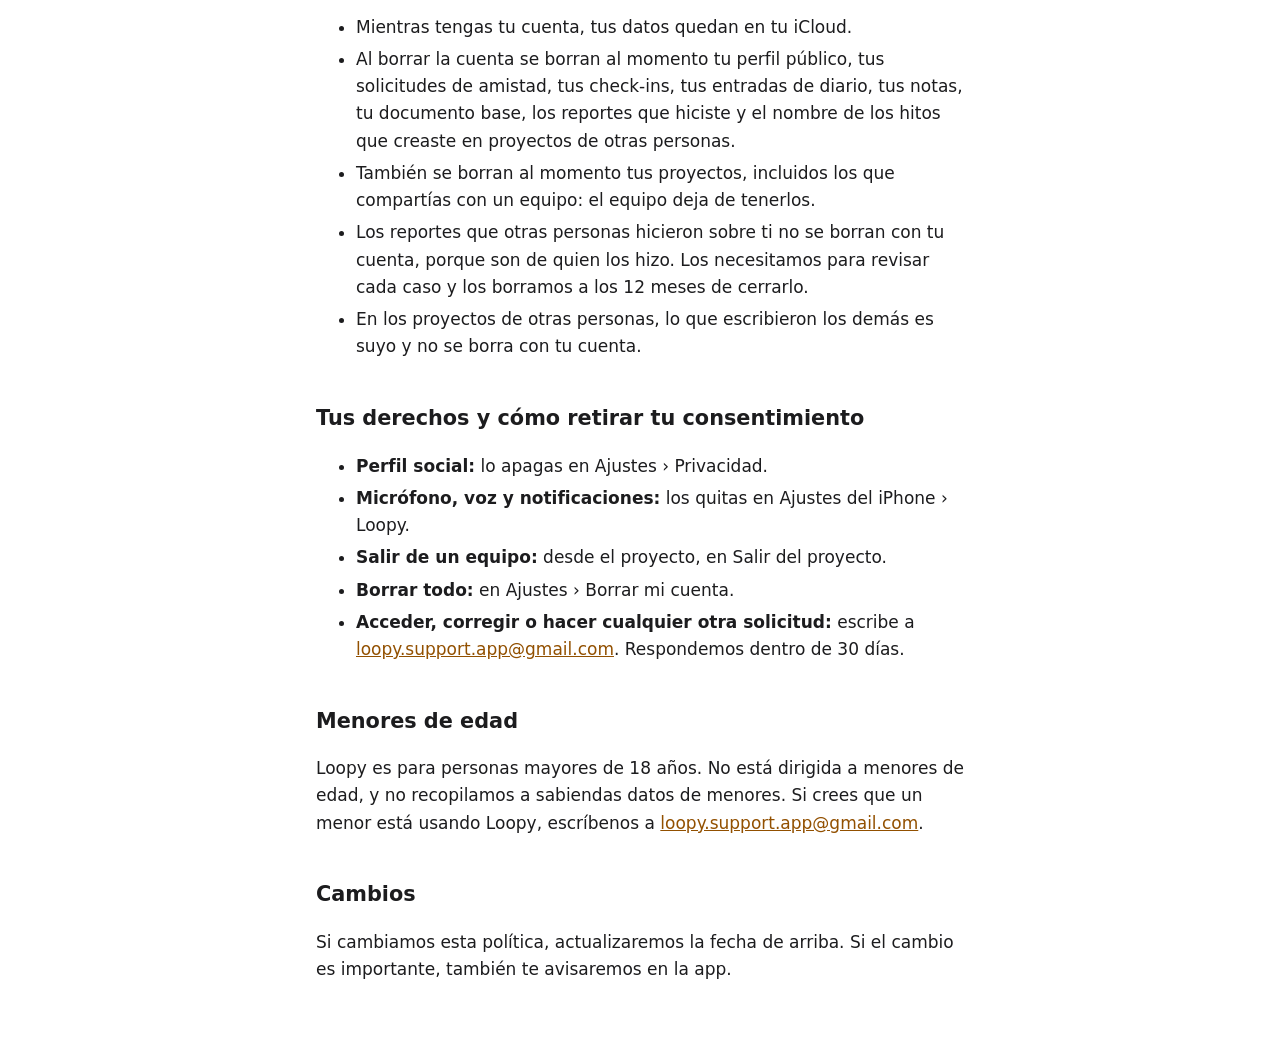
==== commit c527c1eb: "Privacidad: los proyectos en equipo y tus reportes se borran con la cuenta Al borrar la cuenta, los " ====
--- a/privacidad.html
+++ b/privacidad.html
@@ -41,7 +41,7 @@
 <main id="contenido" tabindex="-1">
 <p class="volver"><a href="index.html">Loopy</a></p>
 <h1>Política de privacidad</h1>
-<p class="fecha">Vigente desde el 20 de octubre de 2026</p>
+<p class="fecha">Vigente desde el 22 de octubre de 2026</p>
 
 <p>Loopy es una app para avanzar en proyectos personales y en equipo. Esta política explica qué datos usa, dónde quedan y cómo los borras. El responsable es Luis Agustín Álvarez Ibaceta. Para cualquier consulta de privacidad, escribe a <a href="mailto:loopy.support.app@gmail.com">loopy.support.app@gmail.com</a>.</p>
 
@@ -85,7 +85,7 @@
 <p>Los pagos los procesa el App Store. Nosotros no recibimos los datos de tu tarjeta. Loopy verifica las compras con StoreKit. Para sincronizar el acceso grupal, guarda con el proyecto la persona organizadora, el identificador de transacción, su revisión y la fecha efectiva de vencimiento o gracia. Esos datos se comparten con integrantes del proyecto mediante iCloud; no incluyen los datos de pago ni dan acceso a la cuenta de App Store de quien organiza. Un identificador de cuenta derivado de tu identidad de iCloud vincula la suscripción con la persona organizadora.</p>
 
 <h3>Reportes</h3>
-<p>Si reportas a una persona o un contenido, guardamos el reporte en la base de datos pública de Loopy en iCloud. Ese reporte incluye tu identificador, el de la persona reportada, el motivo y una copia del texto reportado. Solo tú y nosotros podemos leerlo. Lo usamos para revisar el caso y tomar medidas, y lo borramos a los 12 meses de cerrarlo.</p>
+<p>Si reportas a una persona o un contenido, guardamos el reporte en la base de datos pública de Loopy en iCloud. Ese reporte incluye tu identificador, el de la persona reportada, el motivo y una copia del texto reportado. Solo tú y nosotros podemos leerlo. Lo usamos para revisar el caso y tomar medidas, y lo borramos a los 12 meses de cerrarlo. Si borras tu cuenta, se borran al momento los reportes que hiciste.</p>
 
 <h3>Notificaciones</h3>
 <p>Si las activas, Loopy te recuerda tus check-ins y te avisa de solicitudes de amistad. Los avisos los entrega Apple (iCloud y el servicio de notificaciones de Apple).</p>
@@ -96,10 +96,10 @@
 <h2>Cuánto tiempo los guardamos</h2>
 <ul>
 <li>Mientras tengas tu cuenta, tus datos quedan en tu iCloud.</li>
-<li>Al borrar la cuenta se borran tu perfil público, tus solicitudes de amistad, tus check-ins, tus entradas de diario, tus notas, tu documento base y el nombre de los hitos que creaste en proyectos de otras personas.</li>
-<li>Si eras dueña o dueño de un proyecto en equipo, le damos <strong>hasta 14 días</strong> a otra persona del equipo para quedárselo. Tu copia sigue en tu iCloud mientras tanto. La borra Loopy en tu iPhone cuando comprueba que el equipo ya tiene la nueva o, si nadie la tomó, la próxima vez que abres Loopy después de esos 14 días; te avisamos cuando toca. Ese borrado no ocurre solo: si no vuelves a abrir Loopy en ese iPhone, o lo borraste, la copia queda en tu iCloud hasta que la elimines tú desde Ajustes del iPhone › tu nombre › iCloud › Administrar almacenamiento › Loopy.</li>
-<li>Para que el equipo pueda verificar la entrega, quedan en la base de datos pública de Loopy unos registros técnicos de la transferencia. No contienen el contenido del proyecto, y no se borran con tu cuenta.</li>
-<li>Lo que otras personas escribieron en un equipo es suyo y no se borra con tu cuenta.</li>
+<li>Al borrar la cuenta se borran al momento tu perfil público, tus solicitudes de amistad, tus check-ins, tus entradas de diario, tus notas, tu documento base, los reportes que hiciste y el nombre de los hitos que creaste en proyectos de otras personas.</li>
+<li>También se borran al momento tus proyectos, incluidos los que compartías con un equipo: el equipo deja de tenerlos.</li>
+<li>Los reportes que otras personas hicieron sobre ti no se borran con tu cuenta, porque son de quien los hizo. Los necesitamos para revisar cada caso y los borramos a los 12 meses de cerrarlo.</li>
+<li>En los proyectos de otras personas, lo que escribieron los demás es suyo y no se borra con tu cuenta.</li>
 </ul>
 
 <h2>Tus derechos y cómo retirar tu consentimiento</h2>
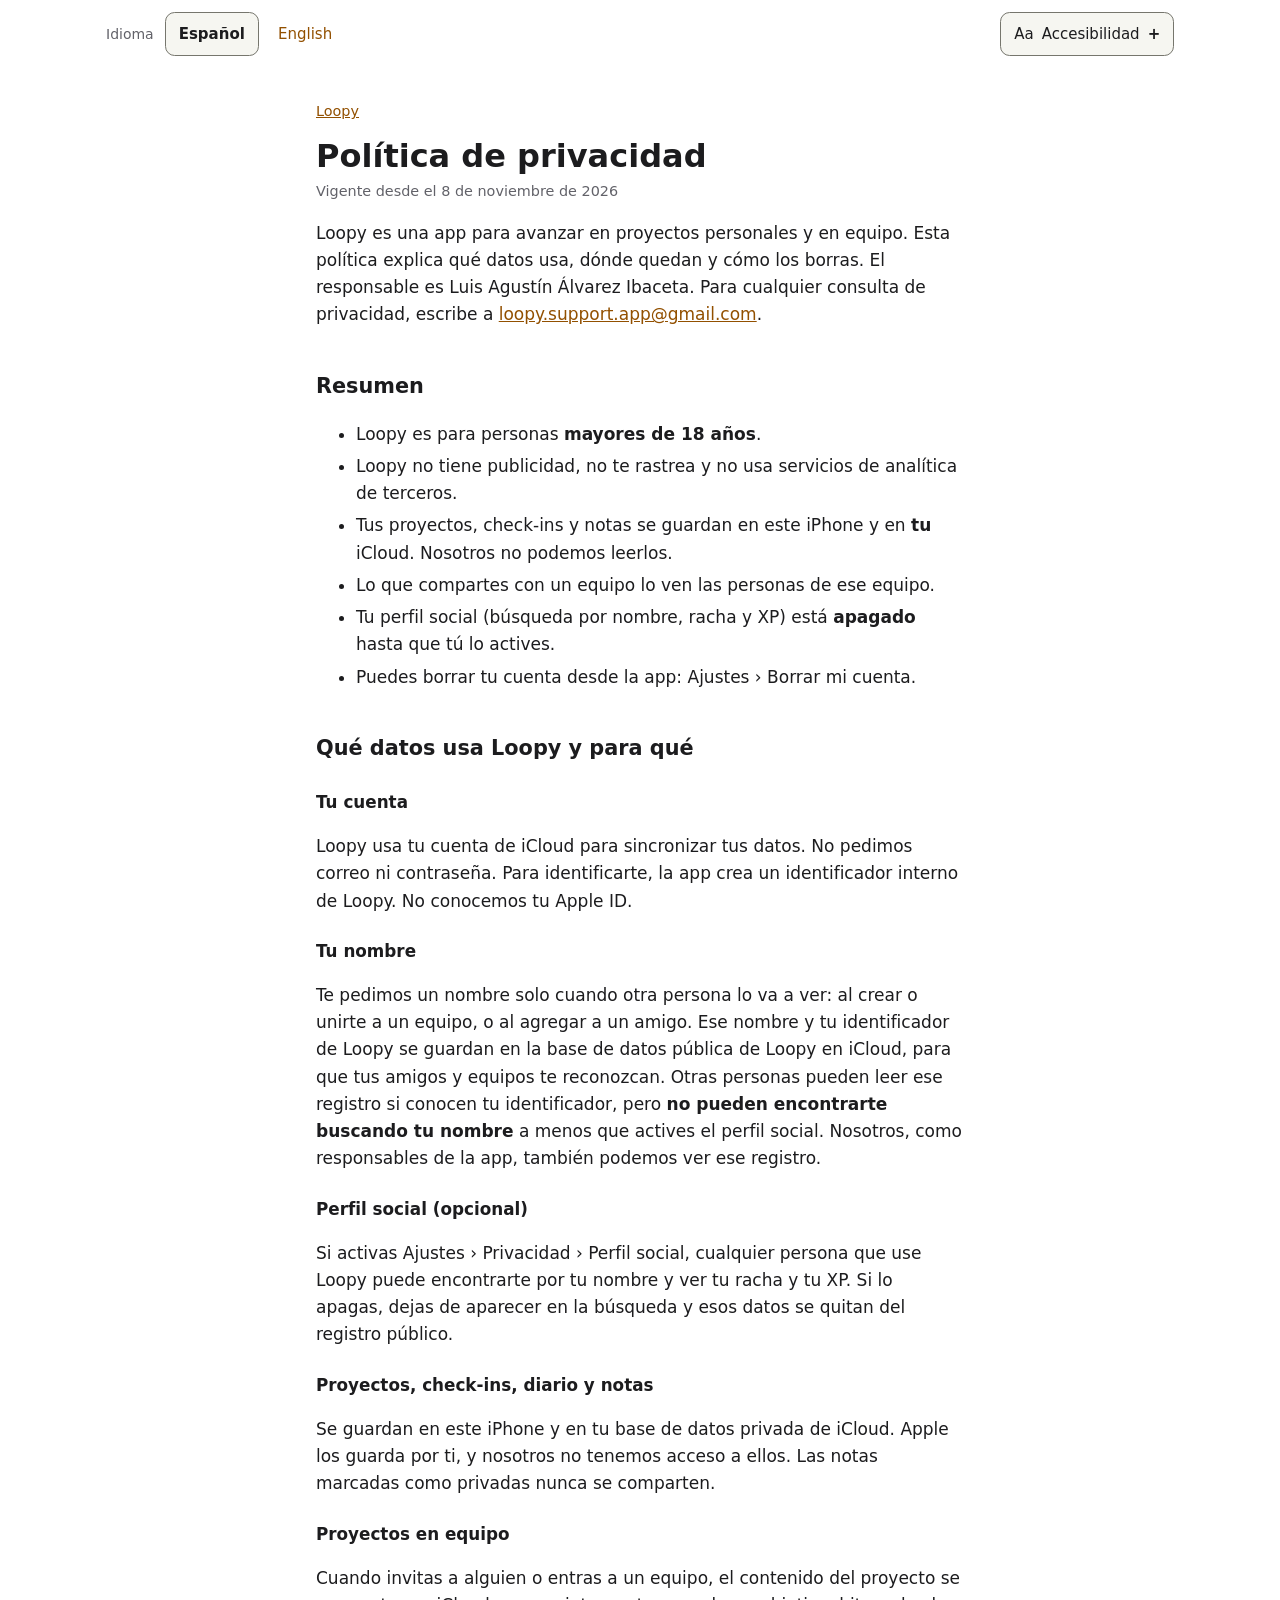
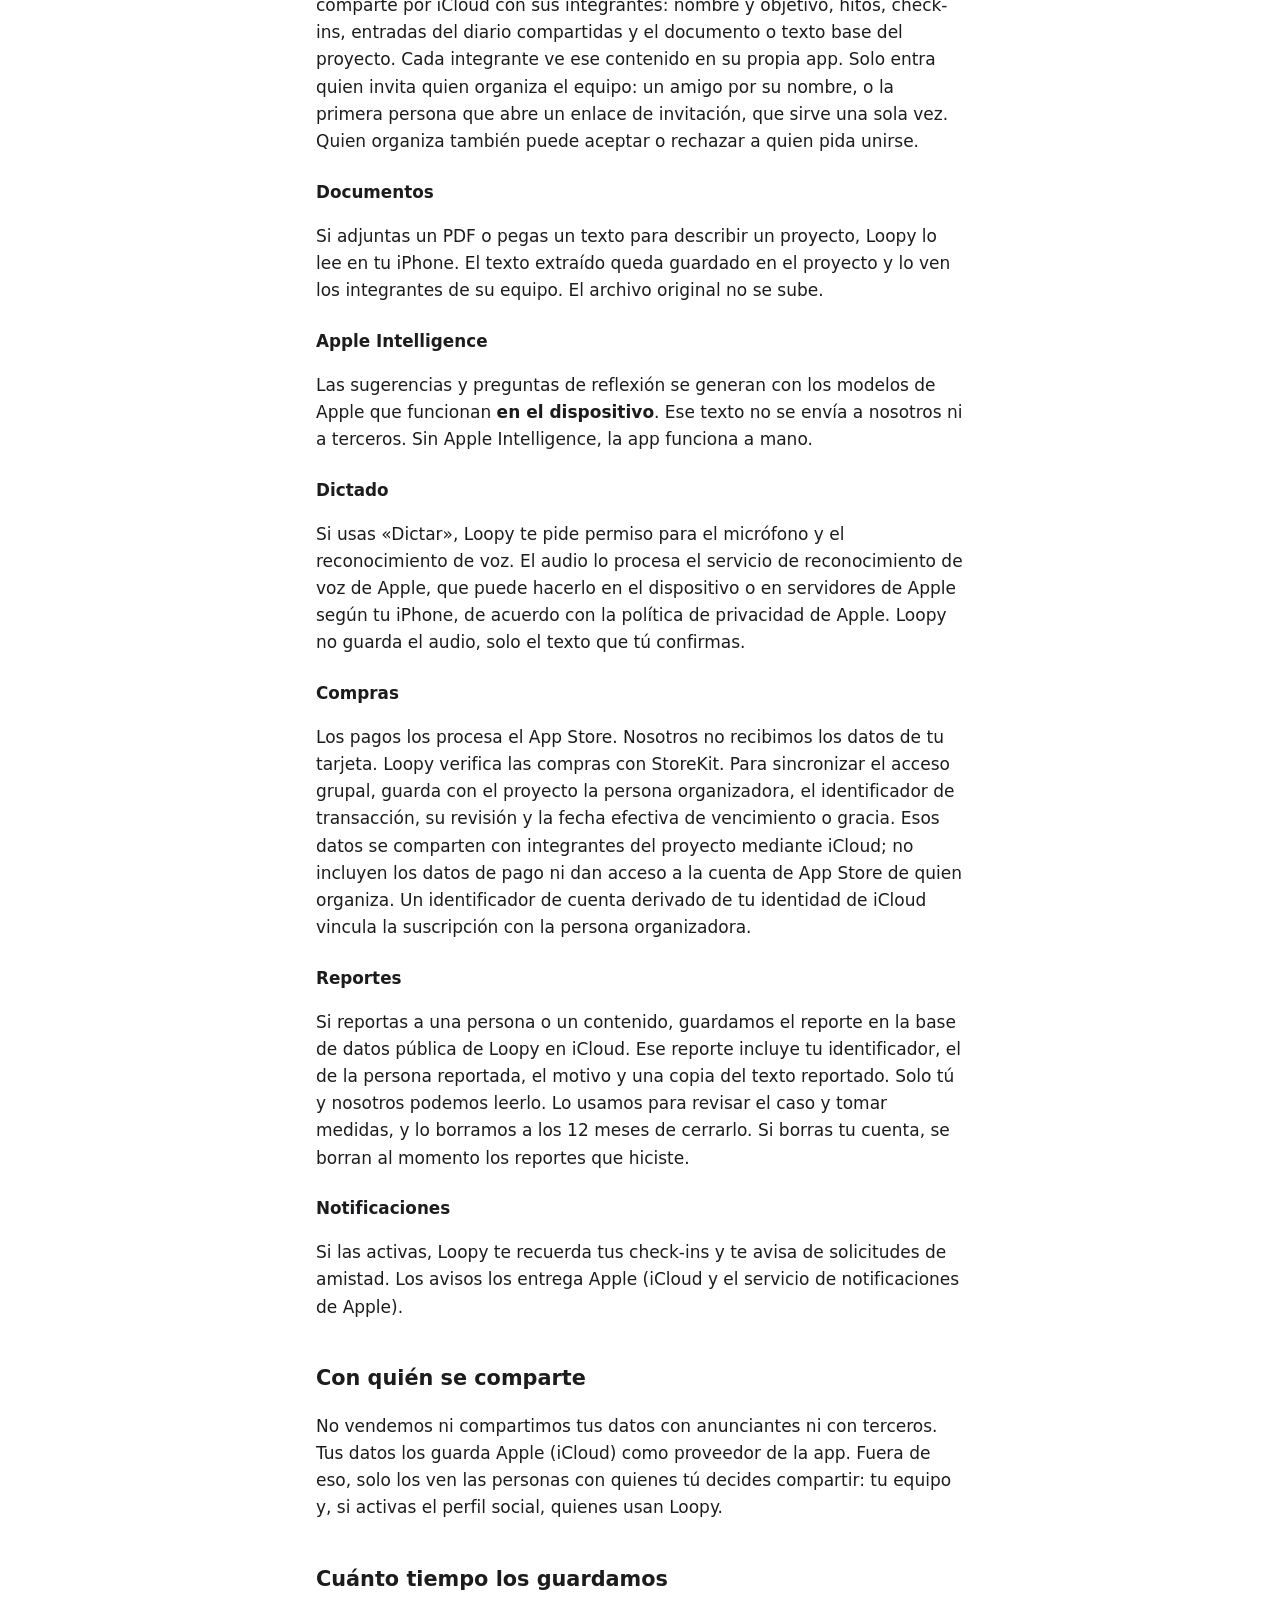
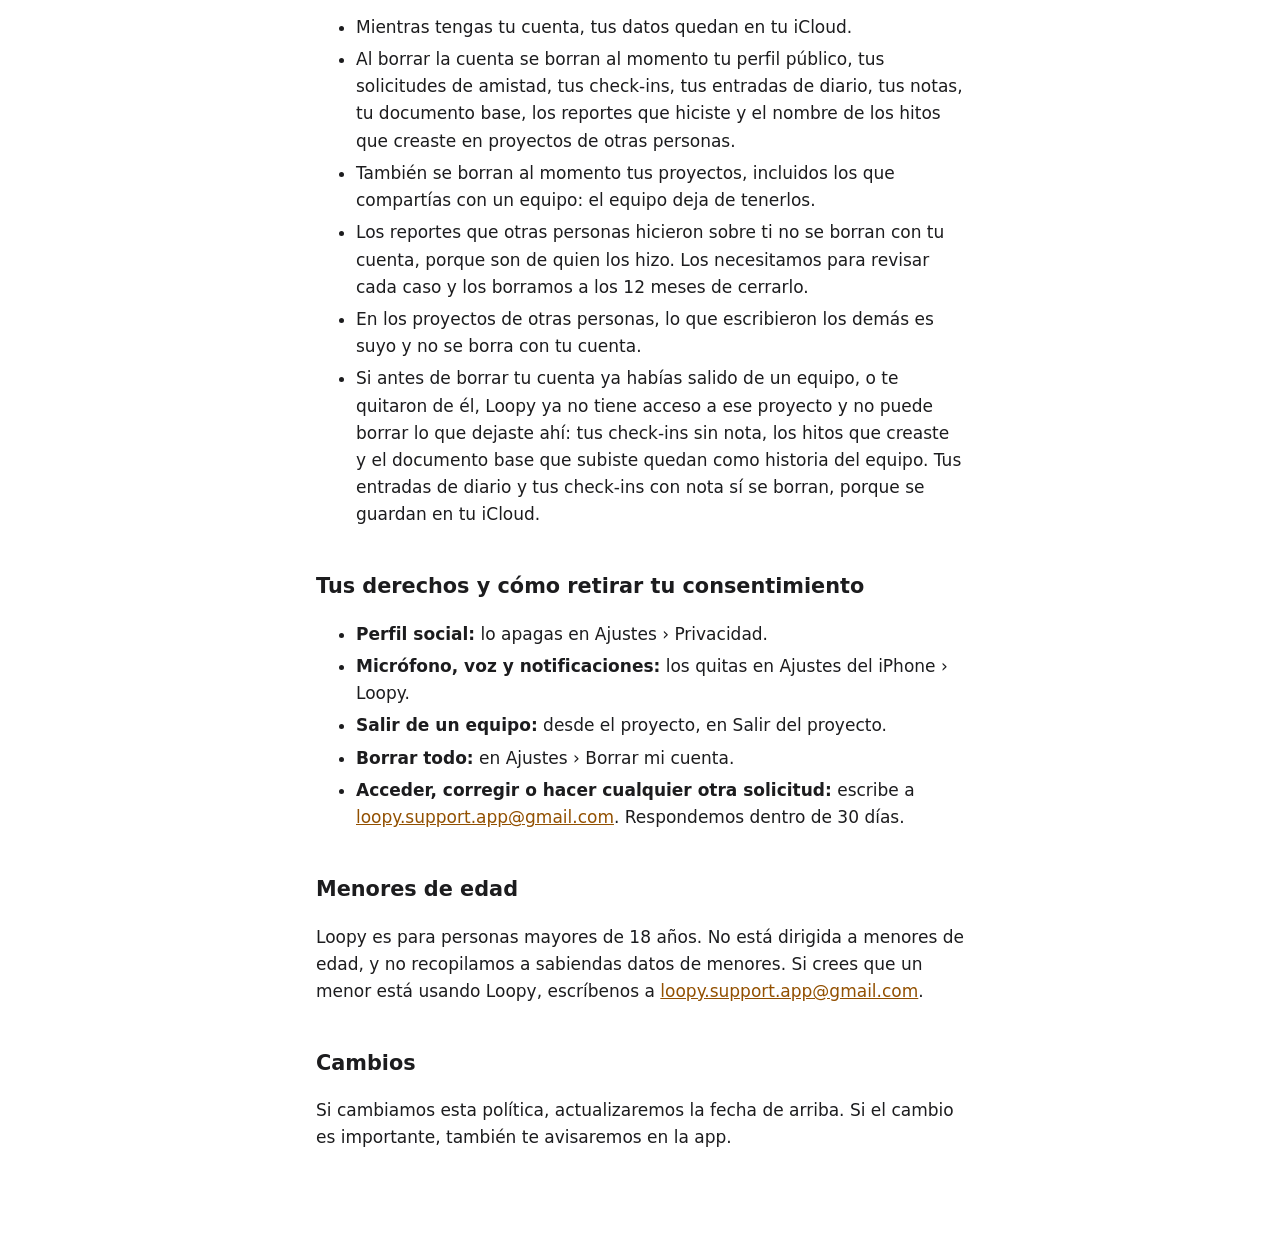
==== commit 5d2970fa: "Privacidad: lo que queda en equipos de los que ya saliste Si antes de borrar la cuenta ya habías sal" ====
--- a/privacidad.html
+++ b/privacidad.html
@@ -41,7 +41,7 @@
 <main id="contenido" tabindex="-1">
 <p class="volver"><a href="index.html">Loopy</a></p>
 <h1>Política de privacidad</h1>
-<p class="fecha">Vigente desde el 22 de octubre de 2026</p>
+<p class="fecha">Vigente desde el 8 de noviembre de 2026</p>
 
 <p>Loopy es una app para avanzar en proyectos personales y en equipo. Esta política explica qué datos usa, dónde quedan y cómo los borras. El responsable es Luis Agustín Álvarez Ibaceta. Para cualquier consulta de privacidad, escribe a <a href="mailto:loopy.support.app@gmail.com">loopy.support.app@gmail.com</a>.</p>
 
@@ -100,6 +100,7 @@
 <li>También se borran al momento tus proyectos, incluidos los que compartías con un equipo: el equipo deja de tenerlos.</li>
 <li>Los reportes que otras personas hicieron sobre ti no se borran con tu cuenta, porque son de quien los hizo. Los necesitamos para revisar cada caso y los borramos a los 12 meses de cerrarlo.</li>
 <li>En los proyectos de otras personas, lo que escribieron los demás es suyo y no se borra con tu cuenta.</li>
+<li>Si antes de borrar tu cuenta ya habías salido de un equipo, o te quitaron de él, Loopy ya no tiene acceso a ese proyecto y no puede borrar lo que dejaste ahí: tus check-ins sin nota, los hitos que creaste y el documento base que subiste quedan como historia del equipo. Tus entradas de diario y tus check-ins con nota sí se borran, porque se guardan en tu iCloud.</li>
 </ul>
 
 <h2>Tus derechos y cómo retirar tu consentimiento</h2>
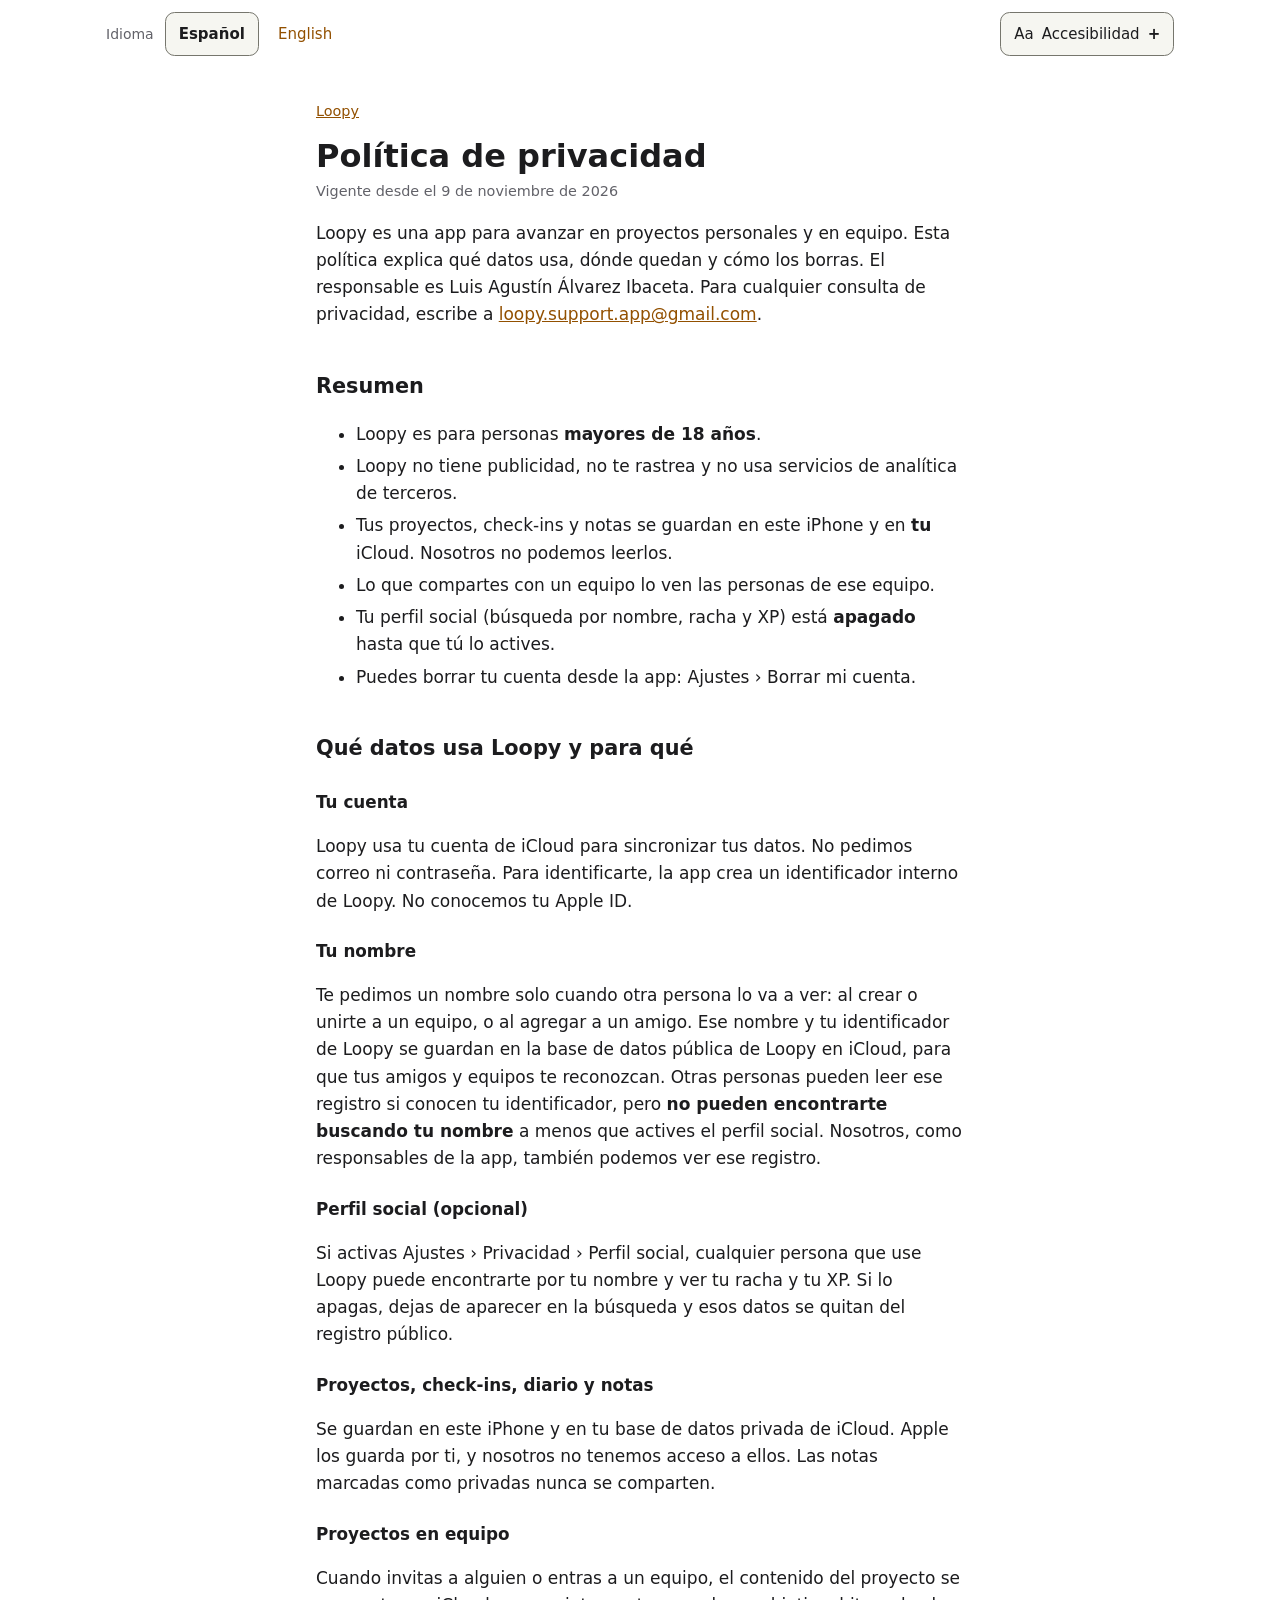
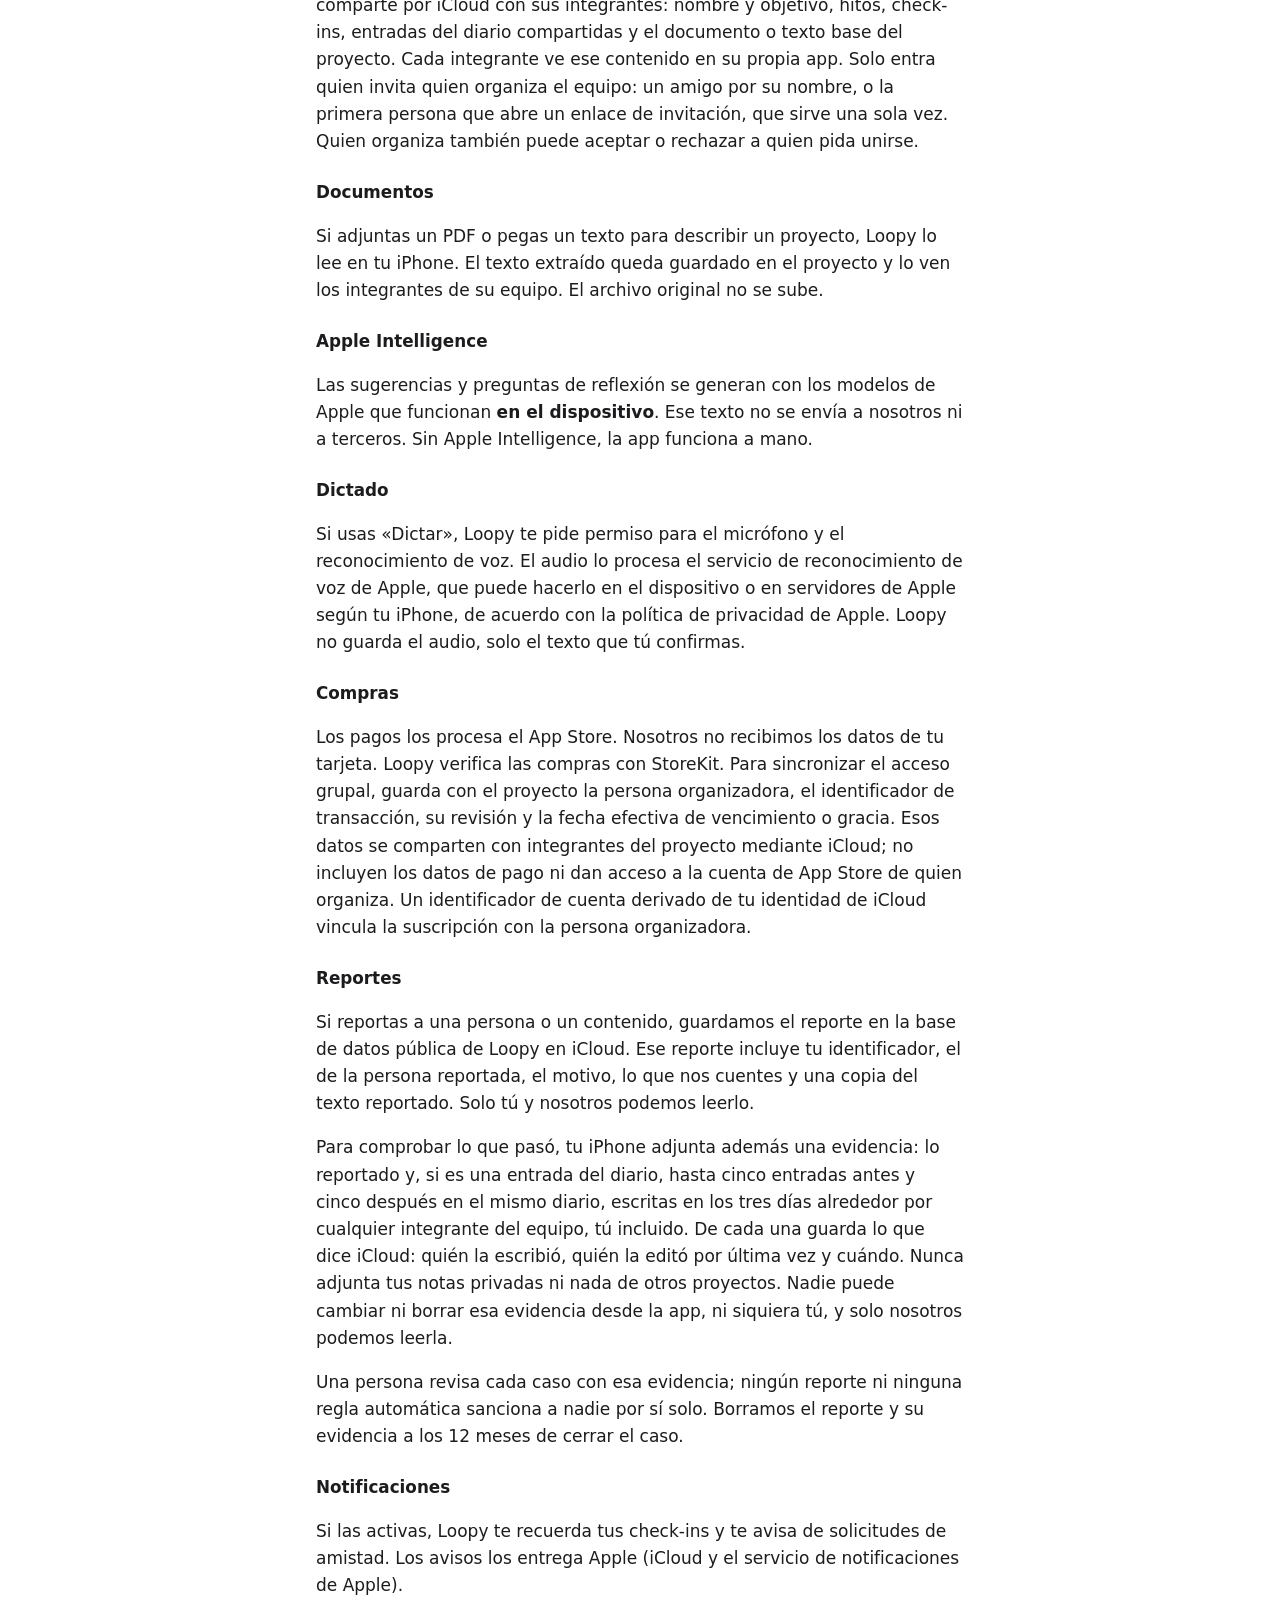
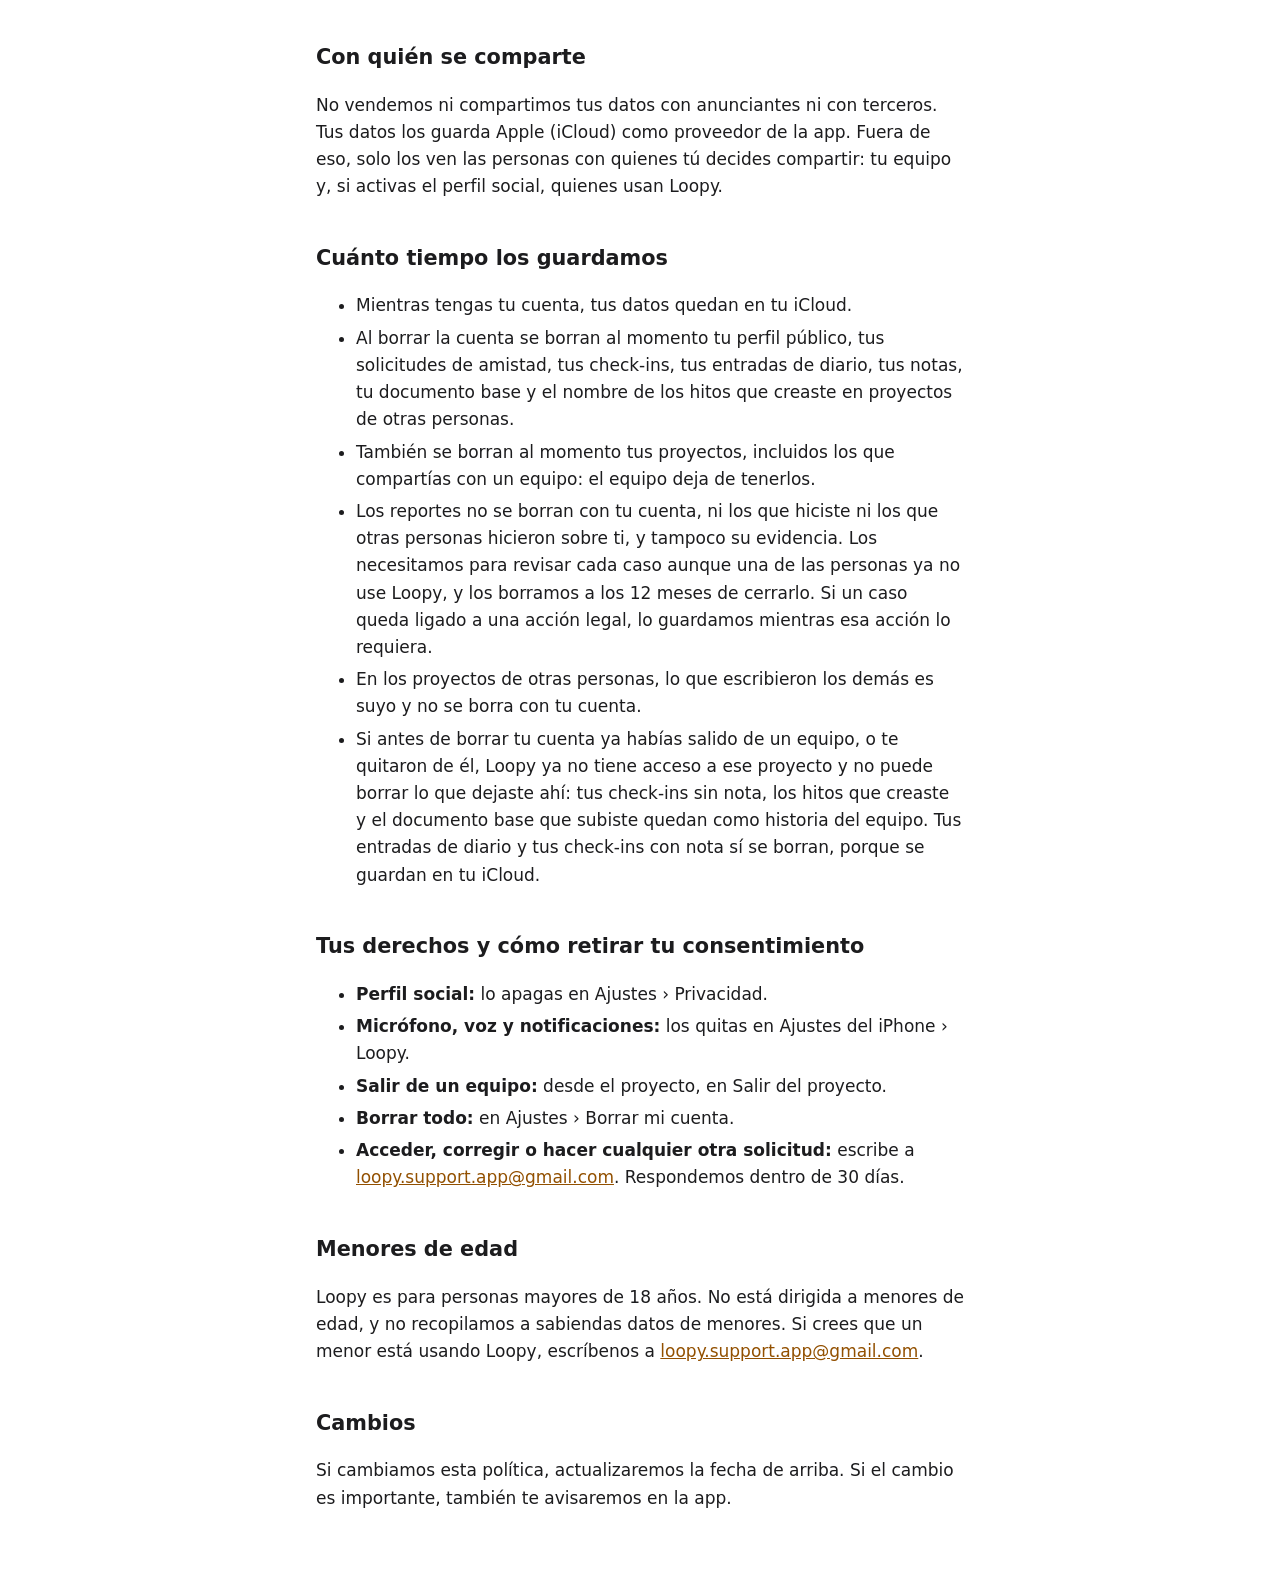
==== commit c481baec: "Privacidad: evidencia de los reportes y se conservan al borrar la cuenta Co-Authored-By: Claude Opus" ====
--- a/privacidad.html
+++ b/privacidad.html
@@ -41,7 +41,7 @@
 <main id="contenido" tabindex="-1">
 <p class="volver"><a href="index.html">Loopy</a></p>
 <h1>Política de privacidad</h1>
-<p class="fecha">Vigente desde el 8 de noviembre de 2026</p>
+<p class="fecha">Vigente desde el 9 de noviembre de 2026</p>
 
 <p>Loopy es una app para avanzar en proyectos personales y en equipo. Esta política explica qué datos usa, dónde quedan y cómo los borras. El responsable es Luis Agustín Álvarez Ibaceta. Para cualquier consulta de privacidad, escribe a <a href="mailto:loopy.support.app@gmail.com">loopy.support.app@gmail.com</a>.</p>
 
@@ -85,7 +85,9 @@
 <p>Los pagos los procesa el App Store. Nosotros no recibimos los datos de tu tarjeta. Loopy verifica las compras con StoreKit. Para sincronizar el acceso grupal, guarda con el proyecto la persona organizadora, el identificador de transacción, su revisión y la fecha efectiva de vencimiento o gracia. Esos datos se comparten con integrantes del proyecto mediante iCloud; no incluyen los datos de pago ni dan acceso a la cuenta de App Store de quien organiza. Un identificador de cuenta derivado de tu identidad de iCloud vincula la suscripción con la persona organizadora.</p>
 
 <h3>Reportes</h3>
-<p>Si reportas a una persona o un contenido, guardamos el reporte en la base de datos pública de Loopy en iCloud. Ese reporte incluye tu identificador, el de la persona reportada, el motivo y una copia del texto reportado. Solo tú y nosotros podemos leerlo. Lo usamos para revisar el caso y tomar medidas, y lo borramos a los 12 meses de cerrarlo. Si borras tu cuenta, se borran al momento los reportes que hiciste.</p>
+<p>Si reportas a una persona o un contenido, guardamos el reporte en la base de datos pública de Loopy en iCloud. Ese reporte incluye tu identificador, el de la persona reportada, el motivo, lo que nos cuentes y una copia del texto reportado. Solo tú y nosotros podemos leerlo.</p>
+<p>Para comprobar lo que pasó, tu iPhone adjunta además una evidencia: lo reportado y, si es una entrada del diario, hasta cinco entradas antes y cinco después en el mismo diario, escritas en los tres días alrededor por cualquier integrante del equipo, tú incluido. De cada una guarda lo que dice iCloud: quién la escribió, quién la editó por última vez y cuándo. Nunca adjunta tus notas privadas ni nada de otros proyectos. Nadie puede cambiar ni borrar esa evidencia desde la app, ni siquiera tú, y solo nosotros podemos leerla.</p>
+<p>Una persona revisa cada caso con esa evidencia; ningún reporte ni ninguna regla automática sanciona a nadie por sí solo. Borramos el reporte y su evidencia a los 12 meses de cerrar el caso.</p>
 
 <h3>Notificaciones</h3>
 <p>Si las activas, Loopy te recuerda tus check-ins y te avisa de solicitudes de amistad. Los avisos los entrega Apple (iCloud y el servicio de notificaciones de Apple).</p>
@@ -96,9 +98,9 @@
 <h2>Cuánto tiempo los guardamos</h2>
 <ul>
 <li>Mientras tengas tu cuenta, tus datos quedan en tu iCloud.</li>
-<li>Al borrar la cuenta se borran al momento tu perfil público, tus solicitudes de amistad, tus check-ins, tus entradas de diario, tus notas, tu documento base, los reportes que hiciste y el nombre de los hitos que creaste en proyectos de otras personas.</li>
+<li>Al borrar la cuenta se borran al momento tu perfil público, tus solicitudes de amistad, tus check-ins, tus entradas de diario, tus notas, tu documento base y el nombre de los hitos que creaste en proyectos de otras personas.</li>
 <li>También se borran al momento tus proyectos, incluidos los que compartías con un equipo: el equipo deja de tenerlos.</li>
-<li>Los reportes que otras personas hicieron sobre ti no se borran con tu cuenta, porque son de quien los hizo. Los necesitamos para revisar cada caso y los borramos a los 12 meses de cerrarlo.</li>
+<li>Los reportes no se borran con tu cuenta, ni los que hiciste ni los que otras personas hicieron sobre ti, y tampoco su evidencia. Los necesitamos para revisar cada caso aunque una de las personas ya no use Loopy, y los borramos a los 12 meses de cerrarlo. Si un caso queda ligado a una acción legal, lo guardamos mientras esa acción lo requiera.</li>
 <li>En los proyectos de otras personas, lo que escribieron los demás es suyo y no se borra con tu cuenta.</li>
 <li>Si antes de borrar tu cuenta ya habías salido de un equipo, o te quitaron de él, Loopy ya no tiene acceso a ese proyecto y no puede borrar lo que dejaste ahí: tus check-ins sin nota, los hitos que creaste y el documento base que subiste quedan como historia del equipo. Tus entradas de diario y tus check-ins con nota sí se borran, porque se guardan en tu iCloud.</li>
 </ul>
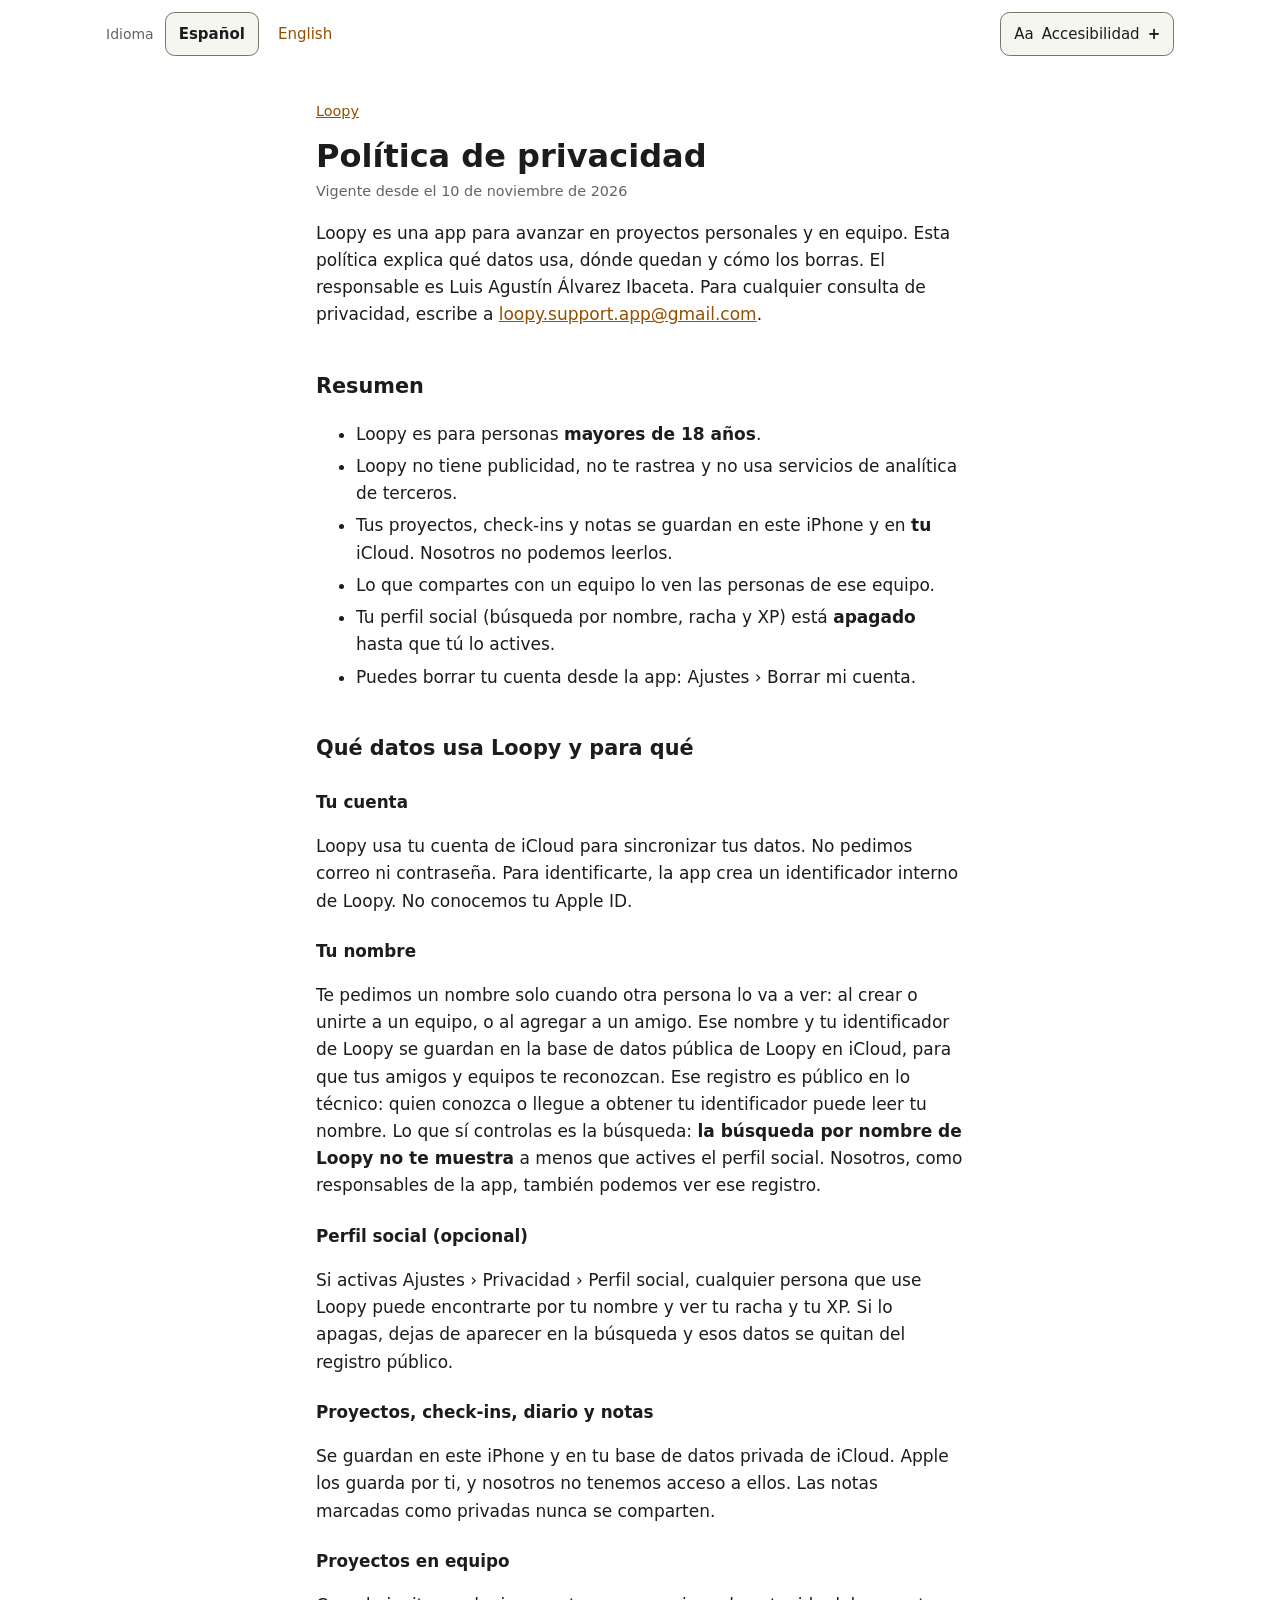
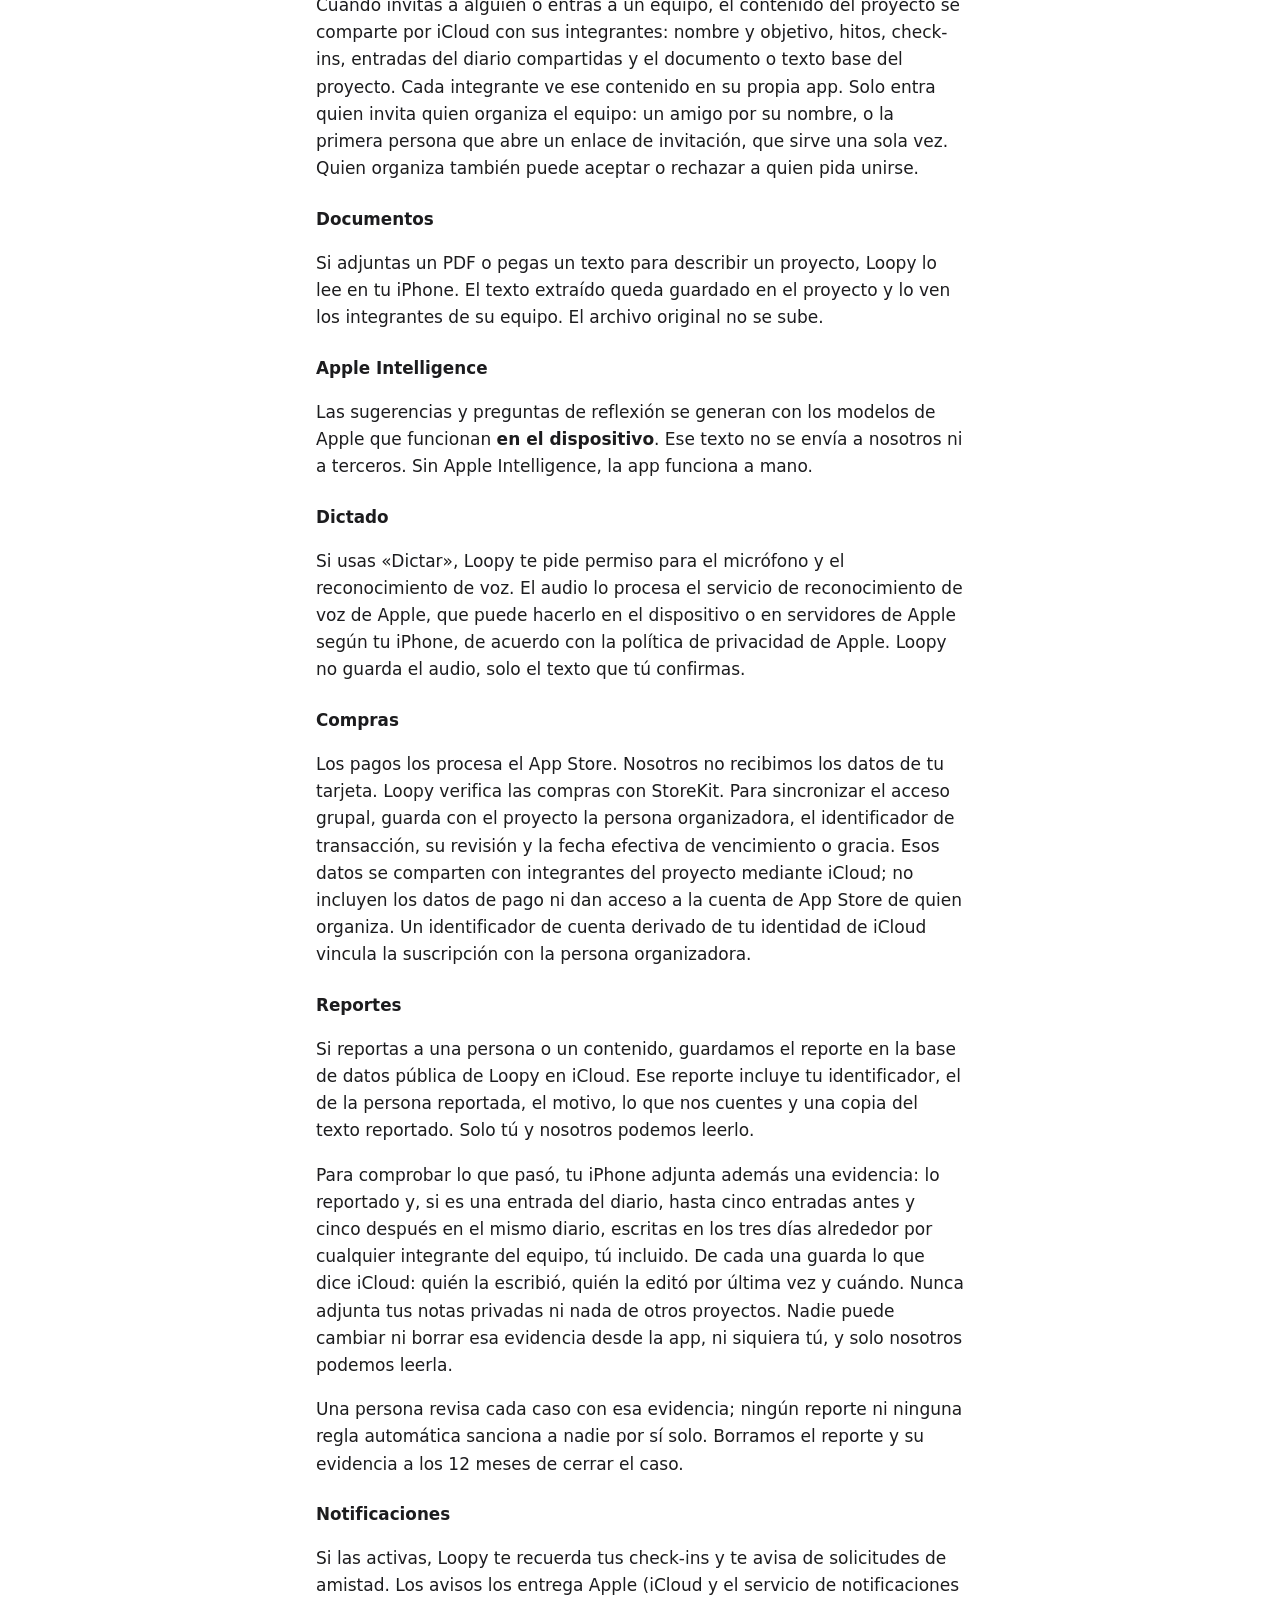
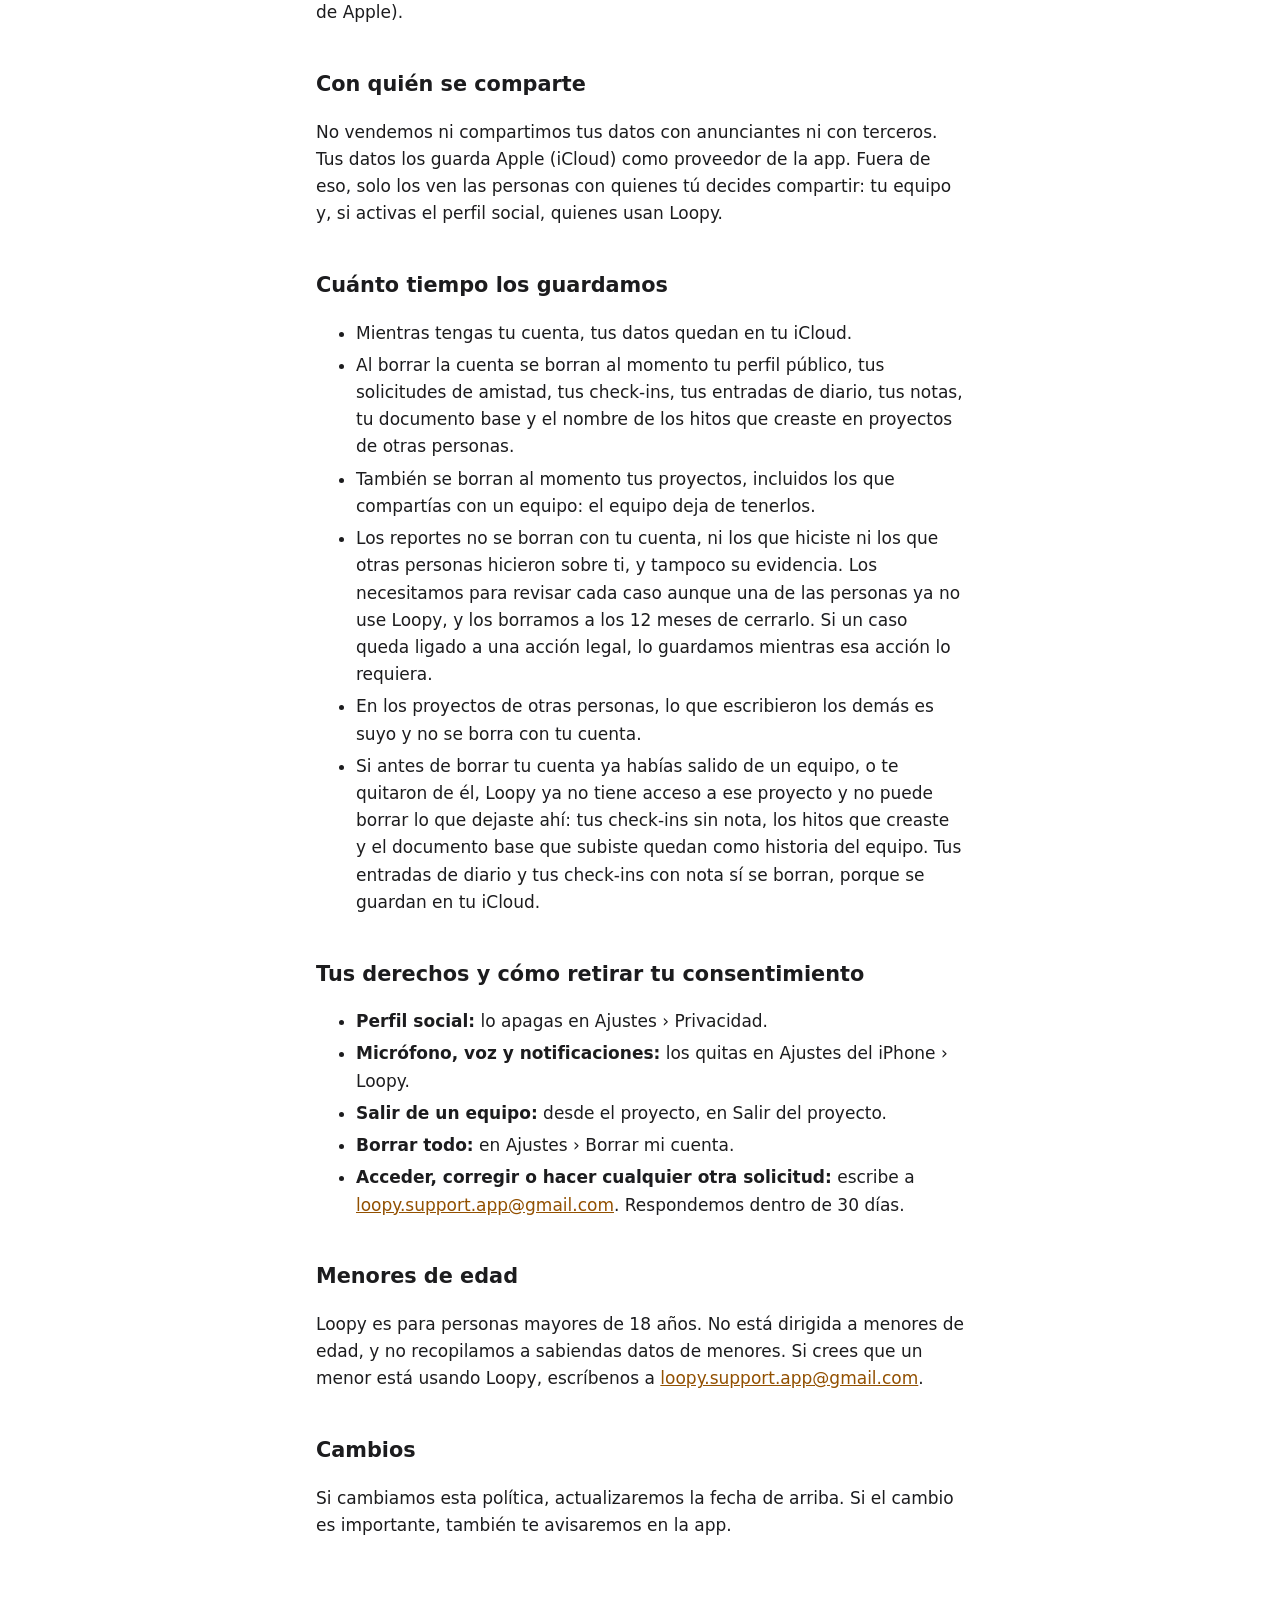
==== commit d80879b2: "Privacidad: el registro con tu nombre es público en lo técnico Co-Authored-By: Claude Opus 5.5 <nore" ====
--- a/privacidad.html
+++ b/privacidad.html
@@ -41,7 +41,7 @@
 <main id="contenido" tabindex="-1">
 <p class="volver"><a href="index.html">Loopy</a></p>
 <h1>Política de privacidad</h1>
-<p class="fecha">Vigente desde el 9 de noviembre de 2026</p>
+<p class="fecha">Vigente desde el 10 de noviembre de 2026</p>
 
 <p>Loopy es una app para avanzar en proyectos personales y en equipo. Esta política explica qué datos usa, dónde quedan y cómo los borras. El responsable es Luis Agustín Álvarez Ibaceta. Para cualquier consulta de privacidad, escribe a <a href="mailto:loopy.support.app@gmail.com">loopy.support.app@gmail.com</a>.</p>
 
@@ -61,7 +61,7 @@
 <p>Loopy usa tu cuenta de iCloud para sincronizar tus datos. No pedimos correo ni contraseña. Para identificarte, la app crea un identificador interno de Loopy. No conocemos tu Apple ID.</p>
 
 <h3>Tu nombre</h3>
-<p>Te pedimos un nombre solo cuando otra persona lo va a ver: al crear o unirte a un equipo, o al agregar a un amigo. Ese nombre y tu identificador de Loopy se guardan en la base de datos pública de Loopy en iCloud, para que tus amigos y equipos te reconozcan. Otras personas pueden leer ese registro si conocen tu identificador, pero <strong>no pueden encontrarte buscando tu nombre</strong> a menos que actives el perfil social. Nosotros, como responsables de la app, también podemos ver ese registro.</p>
+<p>Te pedimos un nombre solo cuando otra persona lo va a ver: al crear o unirte a un equipo, o al agregar a un amigo. Ese nombre y tu identificador de Loopy se guardan en la base de datos pública de Loopy en iCloud, para que tus amigos y equipos te reconozcan. Ese registro es público en lo técnico: quien conozca o llegue a obtener tu identificador puede leer tu nombre. Lo que sí controlas es la búsqueda: <strong>la búsqueda por nombre de Loopy no te muestra</strong> a menos que actives el perfil social. Nosotros, como responsables de la app, también podemos ver ese registro.</p>
 
 <h3>Perfil social (opcional)</h3>
 <p>Si activas Ajustes › Privacidad › Perfil social, cualquier persona que use Loopy puede encontrarte por tu nombre y ver tu racha y tu XP. Si lo apagas, dejas de aparecer en la búsqueda y esos datos se quitan del registro público.</p>
